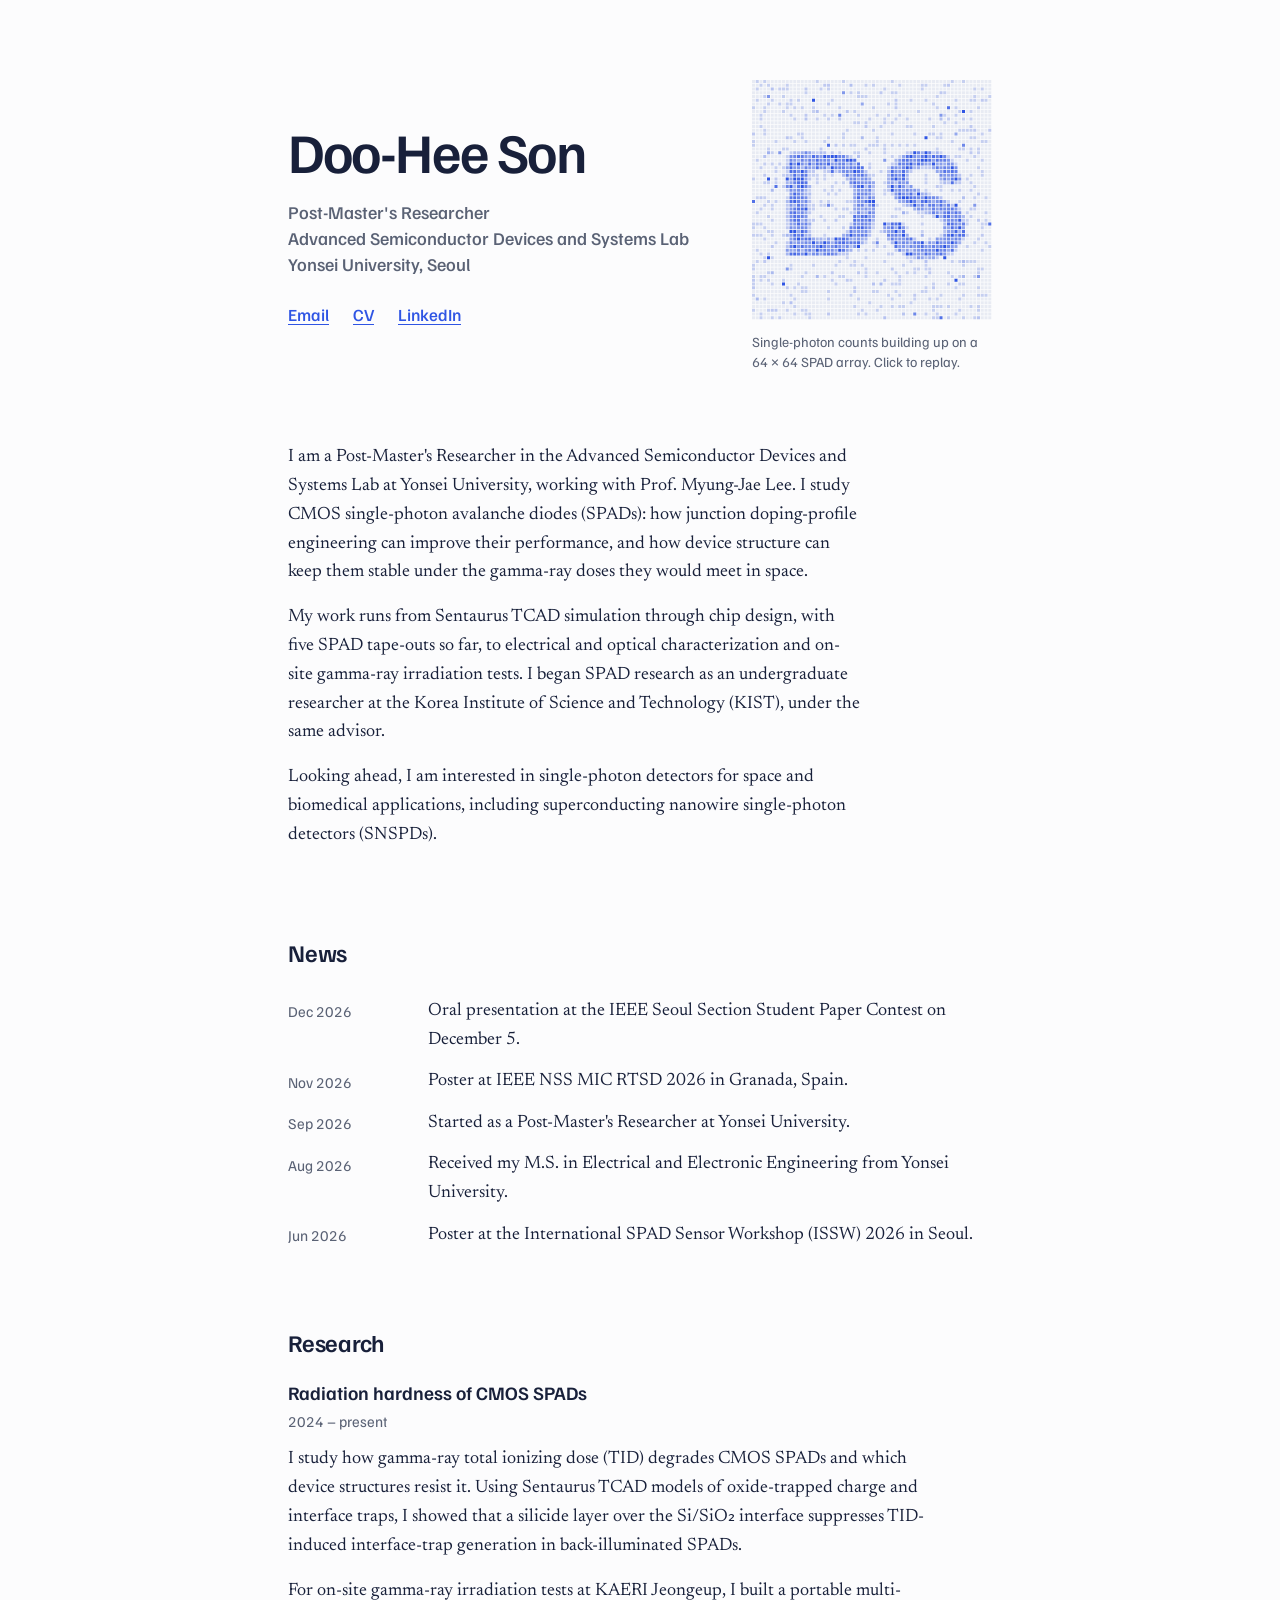
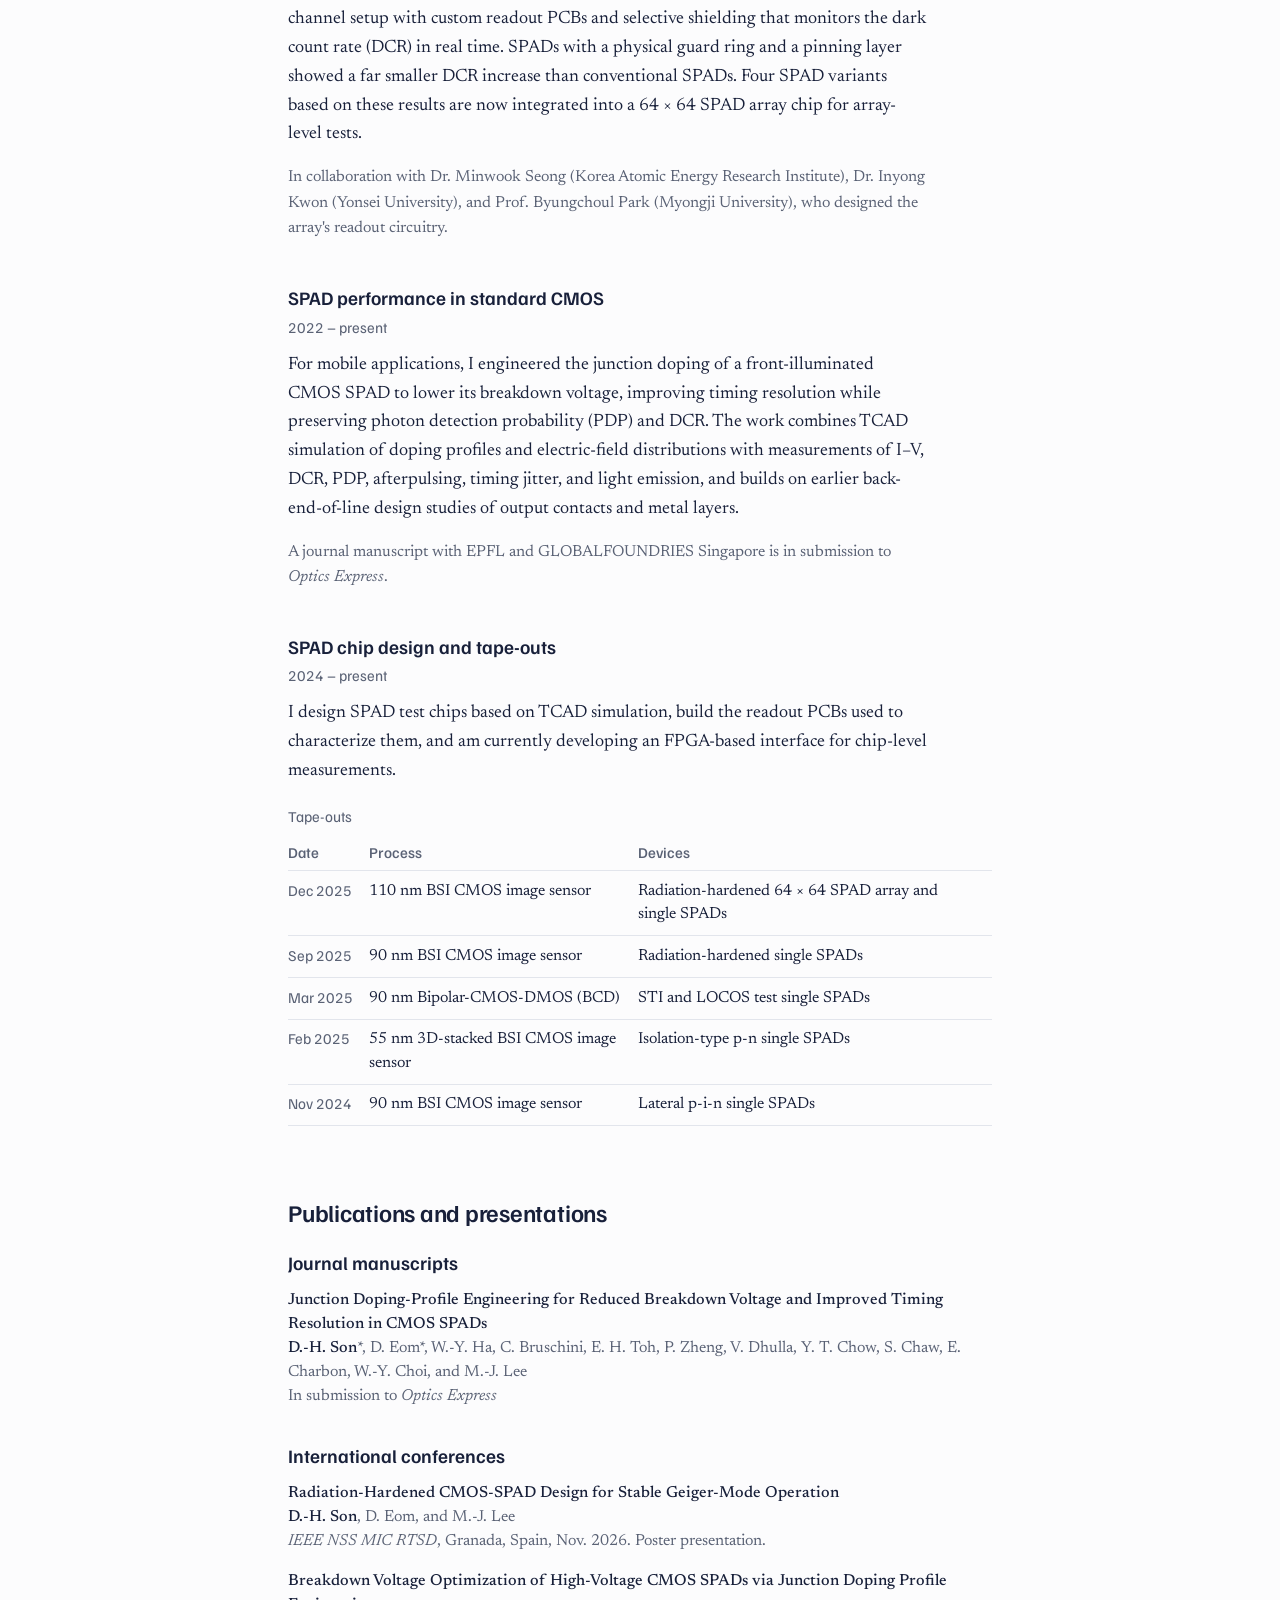
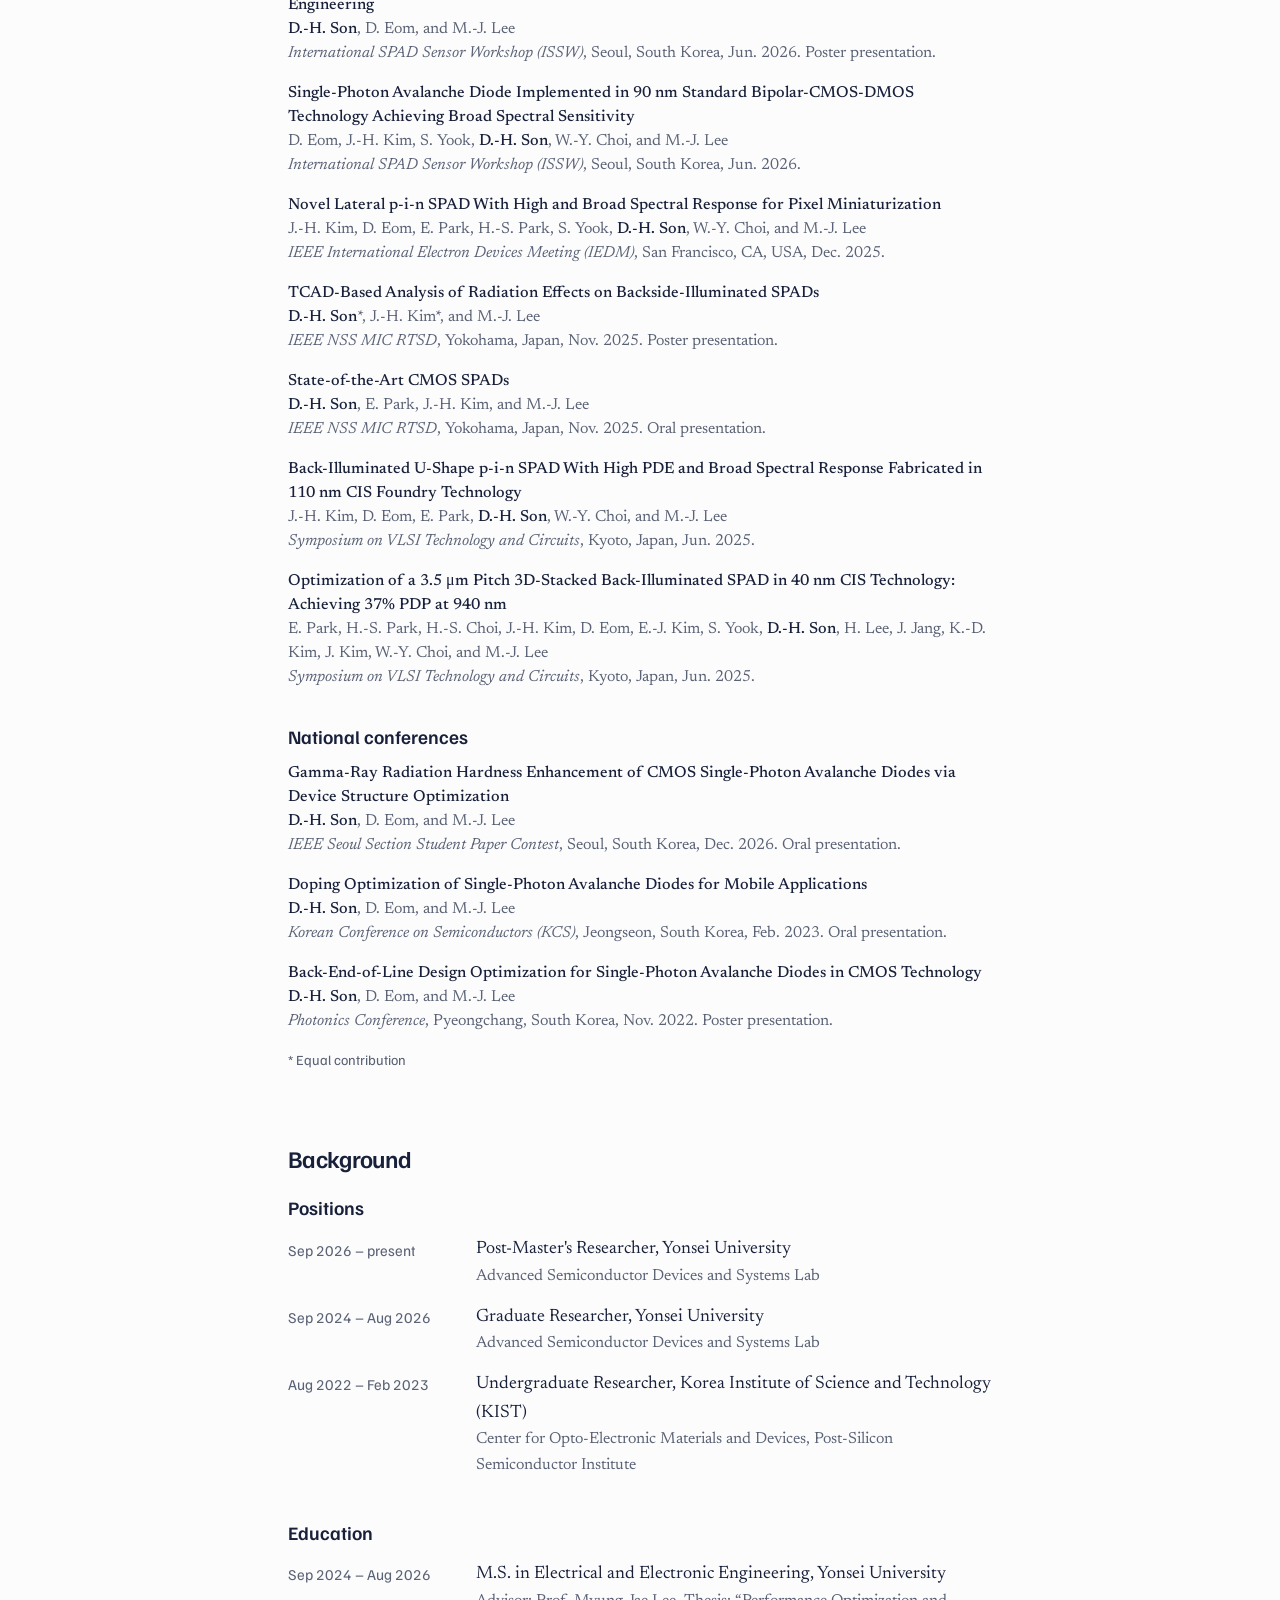
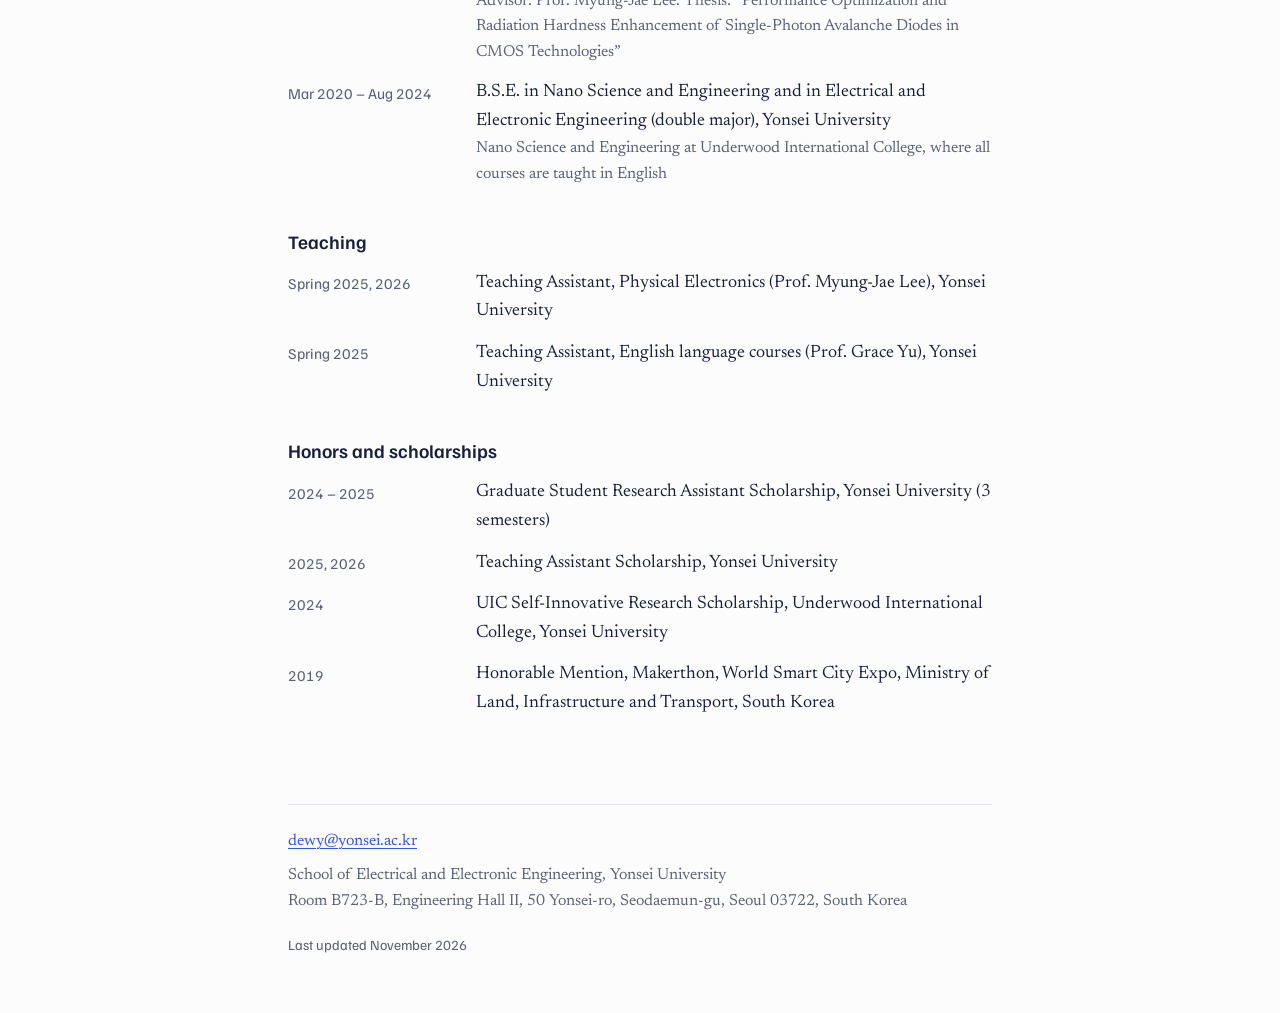
==== index.html @ 581c37a0 "Add files via upload" ====
<!DOCTYPE html>
<html lang="en">
<head>
<meta charset="utf-8">
<meta name="viewport" content="width=device-width, initial-scale=1">
<title>Doo-Hee Son</title>
<meta name="description" content="Doo-Hee Son is a post-master's researcher at Yonsei University working on CMOS single-photon avalanche diodes (SPADs) and their radiation hardness for space applications.">
<meta property="og:title" content="Doo-Hee Son">
<meta property="og:description" content="Post-master's researcher at Yonsei University working on CMOS single-photon avalanche diodes (SPADs) and their radiation hardness for space applications.">
<link rel="icon" href="data:image/svg+xml,%3Csvg xmlns='http://www.w3.org/2000/svg' viewBox='0 0 16 16'%3E%3Crect x='2' y='2' width='12' height='12' rx='2' fill='%232F55E4'/%3E%3C/svg%3E">
<link rel="preconnect" href="https://fonts.googleapis.com">
<link rel="preconnect" href="https://fonts.gstatic.com" crossorigin>
<link href="https://fonts.googleapis.com/css2?family=Familjen+Grotesk:wght@500;600&family=Newsreader:ital,opsz,wght@0,6..72,400;0,6..72,500;1,6..72,400&display=swap" rel="stylesheet">
<style>
  :root {
    --paper: #FCFCFD;
    --ink: #18203A;
    --muted: #5A6275;
    --rule: #E2E5EC;
    --photon: #2F55E4;
    --pixel: #E8EBF3;
    --sans: "Familjen Grotesk", "Helvetica Neue", Arial, sans-serif;
    --serif: "Newsreader", Georgia, "Times New Roman", serif;
  }

  * { box-sizing: border-box; }

  html { -webkit-text-size-adjust: 100%; }

  body {
    margin: 0;
    background: var(--paper);
    color: var(--ink);
    font-family: var(--serif);
    font-optical-sizing: auto;
    font-size: 1.125rem;
    line-height: 1.6;
  }

  .wrap {
    max-width: 47rem;
    margin: 0 auto;
    padding: 5rem 1.5rem 3rem;
  }

  a {
    color: var(--photon);
    text-decoration-thickness: 1px;
    text-underline-offset: 0.18em;
  }
  a:hover { text-decoration-thickness: 2px; }
  a:focus-visible,
  canvas:focus-visible {
    outline: 2px solid var(--photon);
    outline-offset: 3px;
    border-radius: 2px;
  }

  p { margin: 0 0 1rem; }

  /* Hero */
  .hero {
    display: grid;
    grid-template-columns: 1fr auto;
    gap: 2.5rem;
    align-items: center;
  }

  h1 {
    font-family: var(--sans);
    font-weight: 600;
    font-size: 3.5rem;
    line-height: 1;
    letter-spacing: -0.025em;
    margin: 0 0 1.25rem;
  }

  .role {
    font-family: var(--sans);
    font-weight: 500;
    font-size: 1.125rem;
    line-height: 1.45;
    color: var(--muted);
    margin: 0 0 1.5rem;
  }

  .links {
    display: flex;
    flex-wrap: wrap;
    gap: 0.5rem 1.5rem;
    font-family: var(--sans);
    font-weight: 500;
    font-size: 1.0625rem;
  }

  .array { margin: 0; width: 15rem; }
  .array canvas {
    display: block;
    width: 15rem;
    height: 15rem;
    cursor: pointer;
  }
  .array figcaption {
    font-family: var(--sans);
    font-size: 0.875rem;
    line-height: 1.4;
    color: var(--muted);
    margin-top: 0.75rem;
  }

  /* Bio */
  .bio {
    display: grid;
    grid-template-columns: auto 1fr;
    gap: 2rem;
    align-items: start;
    margin-top: 4.5rem;
  }
  .portrait {
    width: 9rem;
    height: 9rem;
    object-fit: cover;
    border-radius: 6px;
    background: var(--pixel);
  }
  .portrait.missing { display: none; }
  .bio p { max-width: 36rem; }

  /* Sections */
  section { margin-top: 4.5rem; }

  h2 {
    font-family: var(--sans);
    font-weight: 600;
    font-size: 1.5rem;
    line-height: 1.2;
    letter-spacing: -0.01em;
    margin: 0 0 1.5rem;
  }

  h3 {
    font-family: var(--sans);
    font-weight: 600;
    font-size: 1.1875rem;
    line-height: 1.3;
    margin: 0 0 0.25rem;
  }

  .period {
    font-family: var(--sans);
    font-size: 0.9375rem;
    color: var(--muted);
    margin: 0 0 0.75rem;
  }

  .project + .project { margin-top: 2.75rem; }
  .project p { max-width: 40rem; }
  .credit { color: var(--muted); font-size: 1rem; }

  /* Dated lists (news, background) */
  .dated {
    list-style: none;
    margin: 0;
    padding: 0;
  }
  .dated li {
    display: grid;
    grid-template-columns: 7.5rem 1fr;
    gap: 1.25rem;
    padding: 0.4rem 0;
  }
  .dated .when {
    font-family: var(--sans);
    font-size: 0.9375rem;
    color: var(--muted);
    font-variant-numeric: tabular-nums;
    padding-top: 0.15rem;
  }
  .background .dated li { grid-template-columns: 10.5rem 1fr; }
  .background h3 { margin-top: 2.25rem; margin-bottom: 0.5rem; }
  .background h3:first-of-type { margin-top: 0; }
  .detail { display: block; color: var(--muted); font-size: 1rem; }

  /* Tape-out table */
  .tapeouts {
    width: 100%;
    border-collapse: collapse;
    margin: 1.25rem 0 0;
    font-size: 1rem;
    line-height: 1.45;
  }
  .tapeouts caption {
    text-align: left;
    font-family: var(--sans);
    font-size: 0.9375rem;
    color: var(--muted);
    padding-bottom: 0.5rem;
  }
  .tapeouts th {
    font-family: var(--sans);
    font-weight: 500;
    font-size: 0.9375rem;
    color: var(--muted);
    text-align: left;
    padding: 0.4rem 1rem 0.4rem 0;
    border-bottom: 1px solid var(--rule);
  }
  .tapeouts td {
    padding: 0.55rem 1rem 0.55rem 0;
    border-bottom: 1px solid var(--rule);
    vertical-align: top;
  }
  .tapeouts td:first-child {
    font-family: var(--sans);
    font-size: 0.9375rem;
    color: var(--muted);
    white-space: nowrap;
    font-variant-numeric: tabular-nums;
  }

  /* Publications */
  .pubs h3 { margin: 2.25rem 0 0.75rem; }
  .pubs h3:first-of-type { margin-top: 0; }
  .pubs ul {
    list-style: none;
    margin: 0;
    padding: 0;
  }
  .pubs li {
    font-size: 1rem;
    line-height: 1.5;
    margin-bottom: 1rem;
  }
  .pubs .title { display: block; font-weight: 500; }
  .pubs .authors strong { font-weight: 500; color: var(--ink); white-space: nowrap; }
  .pubs .authors { color: var(--muted); }
  .pubs .venue { display: block; color: var(--muted); }
  .note {
    font-family: var(--sans);
    font-size: 0.875rem;
    color: var(--muted);
  }

  /* Footer */
  footer {
    margin-top: 5rem;
    padding-top: 1.5rem;
    border-top: 1px solid var(--rule);
    font-size: 1rem;
    color: var(--muted);
  }
  footer p { margin: 0 0 0.5rem; }
  .updated { font-family: var(--sans); font-size: 0.875rem; margin-top: 1.25rem; }

  @media (max-width: 720px) {
    .wrap { padding-top: 3rem; }
    .hero { grid-template-columns: 1fr; gap: 2rem; }
    h1 { font-size: 2.75rem; }
    .array, .array canvas { width: 12.5rem; }
    .array canvas { height: 12.5rem; }
    .bio { grid-template-columns: 1fr; gap: 1.5rem; margin-top: 3.5rem; }
    .portrait { width: 7.5rem; height: 7.5rem; }
    .dated li,
    .background .dated li { grid-template-columns: 1fr; gap: 0; }
    .tapeouts thead { display: none; }
    .tapeouts tr { display: block; padding: 0.6rem 0; border-bottom: 1px solid var(--rule); }
    .tapeouts td { display: block; border: 0; padding: 0; }
  }
</style>
</head>
<body>
<div class="wrap">

  <header class="hero">
    <div class="intro">
      <h1>Doo-Hee Son</h1>
      <p class="role">Post-Master's Researcher<br>Advanced Semiconductor Devices and Systems Lab<br>Yonsei University, Seoul</p>
      <nav class="links" aria-label="Profile links">
        <a href="mailto:dewy@yonsei.ac.kr">Email</a>
        <a href="CV_DooHee_Son.pdf">CV</a>
        <a href="https://www.linkedin.com/in/doohee-son/">LinkedIn</a>
        <!-- 구글 스칼라 프로필을 만들면 아래 줄의 주석 표시(<!- - 와 - ->)를 지우고 주소를 넣어줘 -->
        <!-- <a href="https://scholar.google.com/citations?user=YOUR_ID">Google Scholar</a> -->
      </nav>
    </div>
    <figure class="array">
      <canvas id="array" width="240" height="240" role="img" tabindex="0"
        aria-label="Animation of single-photon counts building up on a 64 by 64 SPAD array until the initials DS appear. Press Enter to replay."></canvas>
      <figcaption>Single-photon counts building up on a 64&nbsp;×&nbsp;64 SPAD array. Click to replay.</figcaption>
    </figure>
  </header>

  <main>

    <div class="bio">
      <img class="portrait" src="profile.jpg" alt="Portrait of Doo-Hee Son" width="144" height="144" onerror="this.classList.add('missing')">
      <div>
        <p>I am a Post-Master's Researcher in the Advanced Semiconductor Devices and Systems Lab at Yonsei University, working with Prof. Myung-Jae Lee. I study CMOS single-photon avalanche diodes (SPADs): how junction doping-profile engineering can improve their performance, and how device structure can keep them stable under the gamma-ray doses they would meet in space.</p>
        <p>My work runs from Sentaurus TCAD simulation through chip design, with five SPAD tape-outs so far, to electrical and optical characterization and on-site gamma-ray irradiation tests. I began SPAD research as an undergraduate researcher at the Korea Institute of Science and Technology (KIST), under the same advisor.</p>
        <p>Looking ahead, I am interested in single-photon detectors for space and biomedical applications, including superconducting nanowire single-photon detectors (SNSPDs).</p>
      </div>
    </div>

    <section id="news" aria-labelledby="news-h">
      <h2 id="news-h">News</h2>
      <ul class="dated">
        <li><span class="when">Dec 2026</span><span>Oral presentation at the IEEE Seoul Section Student Paper Contest on December 5.</span></li>
        <li><span class="when">Nov 2026</span><span>Poster at IEEE NSS MIC RTSD 2026 in Granada, Spain.</span></li>
        <li><span class="when">Sep 2026</span><span>Started as a Post-Master's Researcher at Yonsei University.</span></li>
        <li><span class="when">Aug 2026</span><span>Received my M.S. in Electrical and Electronic Engineering from Yonsei University.</span></li>
        <li><span class="when">Jun 2026</span><span>Poster at the International SPAD Sensor Workshop (ISSW) 2026 in Seoul.</span></li>
      </ul>
    </section>

    <section id="research" aria-labelledby="research-h">
      <h2 id="research-h">Research</h2>

      <article class="project">
        <h3>Radiation hardness of CMOS SPADs</h3>
        <p class="period">2024 – present</p>
        <p>I study how gamma-ray total ionizing dose (TID) degrades CMOS SPADs and which device structures resist it. Using Sentaurus TCAD models of oxide-trapped charge and interface traps, I showed that a silicide layer over the Si/SiO₂ interface suppresses TID-induced interface-trap generation in back-illuminated SPADs.</p>
        <p>For on-site gamma-ray irradiation tests at KAERI Jeongeup, I built a portable multi-channel setup with custom readout PCBs and selective shielding that monitors the dark count rate (DCR) in real time. SPADs with a physical guard ring and a pinning layer showed a far smaller DCR increase than conventional SPADs. Four SPAD variants based on these results are now integrated into a 64&nbsp;×&nbsp;64 SPAD array chip for array-level tests.</p>
        <p class="credit">In collaboration with Dr. Minwook Seong (Korea Atomic Energy Research Institute), Dr. Inyong Kwon (Yonsei University), and Prof. Byungchoul Park (Myongji University), who designed the array's readout circuitry.</p>
      </article>

      <article class="project">
        <h3>SPAD performance in standard CMOS</h3>
        <p class="period">2022 – present</p>
        <p>For mobile applications, I engineered the junction doping of a front-illuminated CMOS SPAD to lower its breakdown voltage, improving timing resolution while preserving photon detection probability (PDP) and DCR. The work combines TCAD simulation of doping profiles and electric-field distributions with measurements of I–V, DCR, PDP, afterpulsing, timing jitter, and light emission, and builds on earlier back-end-of-line design studies of output contacts and metal layers.</p>
        <p class="credit">A journal manuscript with EPFL and GLOBALFOUNDRIES Singapore is in submission to <em>Optics Express</em>.</p>
      </article>

      <article class="project">
        <h3>SPAD chip design and tape-outs</h3>
        <p class="period">2024 – present</p>
        <p>I design SPAD test chips based on TCAD simulation, build the readout PCBs used to characterize them, and am currently developing an FPGA-based interface for chip-level measurements.</p>
        <table class="tapeouts">
          <caption>Tape-outs</caption>
          <thead>
            <tr><th scope="col">Date</th><th scope="col">Process</th><th scope="col">Devices</th></tr>
          </thead>
          <tbody>
            <tr><td>Dec 2025</td><td>110 nm BSI CMOS image sensor</td><td>Radiation-hardened 64&nbsp;×&nbsp;64 SPAD array and single SPADs</td></tr>
            <tr><td>Sep 2025</td><td>90 nm BSI CMOS image sensor</td><td>Radiation-hardened single SPADs</td></tr>
            <tr><td>Mar 2025</td><td>90 nm Bipolar-CMOS-DMOS (BCD)</td><td>STI and LOCOS test single SPADs</td></tr>
            <tr><td>Feb 2025</td><td>55 nm 3D-stacked BSI CMOS image sensor</td><td>Isolation-type p-n single SPADs</td></tr>
            <tr><td>Nov 2024</td><td>90 nm BSI CMOS image sensor</td><td>Lateral p-i-n single SPADs</td></tr>
          </tbody>
        </table>
      </article>
    </section>

    <section id="publications" class="pubs" aria-labelledby="pubs-h">
      <h2 id="pubs-h">Publications and presentations</h2>

      <h3>Journal manuscripts</h3>
      <ul>
        <li>
          <span class="title">Junction Doping-Profile Engineering for Reduced Breakdown Voltage and Improved Timing Resolution in CMOS SPADs</span>
          <span class="authors"><strong>D.-H. Son</strong>*, D. Eom*, W.-Y. Ha, C. Bruschini, E. H. Toh, P. Zheng, V. Dhulla, Y. T. Chow, S. Chaw, E. Charbon, W.-Y. Choi, and M.-J. Lee</span>
          <span class="venue">In submission to <em>Optics Express</em></span>
        </li>
      </ul>

      <h3>International conferences</h3>
      <ul>
        <li>
          <span class="title">Radiation-Hardened CMOS-SPAD Design for Stable Geiger-Mode Operation</span>
          <span class="authors"><strong>D.-H. Son</strong>, D. Eom, and M.-J. Lee</span>
          <span class="venue"><em>IEEE NSS MIC RTSD</em>, Granada, Spain, Nov. 2026. Poster presentation.</span>
        </li>
        <li>
          <span class="title">Breakdown Voltage Optimization of High-Voltage CMOS SPADs via Junction Doping Profile Engineering</span>
          <span class="authors"><strong>D.-H. Son</strong>, D. Eom, and M.-J. Lee</span>
          <span class="venue"><em>International SPAD Sensor Workshop (ISSW)</em>, Seoul, South Korea, Jun. 2026. Poster presentation.</span>
        </li>
        <li>
          <span class="title">Single-Photon Avalanche Diode Implemented in 90 nm Standard Bipolar-CMOS-DMOS Technology Achieving Broad Spectral Sensitivity</span>
          <span class="authors">D. Eom, J.-H. Kim, S. Yook, <strong>D.-H. Son</strong>, W.-Y. Choi, and M.-J. Lee</span>
          <span class="venue"><em>International SPAD Sensor Workshop (ISSW)</em>, Seoul, South Korea, Jun. 2026.</span>
        </li>
        <li>
          <span class="title">Novel Lateral p-i-n SPAD With High and Broad Spectral Response for Pixel Miniaturization</span>
          <span class="authors">J.-H. Kim, D. Eom, E. Park, H.-S. Park, S. Yook, <strong>D.-H. Son</strong>, W.-Y. Choi, and M.-J. Lee</span>
          <span class="venue"><em>IEEE International Electron Devices Meeting (IEDM)</em>, San Francisco, CA, USA, Dec. 2025.</span>
        </li>
        <li>
          <span class="title">TCAD-Based Analysis of Radiation Effects on Backside-Illuminated SPADs</span>
          <span class="authors"><strong>D.-H. Son</strong>*, J.-H. Kim*, and M.-J. Lee</span>
          <span class="venue"><em>IEEE NSS MIC RTSD</em>, Yokohama, Japan, Nov. 2025. Poster presentation.</span>
        </li>
        <li>
          <span class="title">State-of-the-Art CMOS SPADs</span>
          <span class="authors"><strong>D.-H. Son</strong>, E. Park, J.-H. Kim, and M.-J. Lee</span>
          <span class="venue"><em>IEEE NSS MIC RTSD</em>, Yokohama, Japan, Nov. 2025. Oral presentation.</span>
        </li>
        <li>
          <span class="title">Back-Illuminated U-Shape p-i-n SPAD With High PDE and Broad Spectral Response Fabricated in 110 nm CIS Foundry Technology</span>
          <span class="authors">J.-H. Kim, D. Eom, E. Park, <strong>D.-H. Son</strong>, W.-Y. Choi, and M.-J. Lee</span>
          <span class="venue"><em>Symposium on VLSI Technology and Circuits</em>, Kyoto, Japan, Jun. 2025.</span>
        </li>
        <li>
          <span class="title">Optimization of a 3.5 μm Pitch 3D-Stacked Back-Illuminated SPAD in 40 nm CIS Technology: Achieving 37% PDP at 940 nm</span>
          <span class="authors">E. Park, H.-S. Park, H.-S. Choi, J.-H. Kim, D. Eom, E.-J. Kim, S. Yook, <strong>D.-H. Son</strong>, H. Lee, J. Jang, K.-D. Kim, J. Kim, W.-Y. Choi, and M.-J. Lee</span>
          <span class="venue"><em>Symposium on VLSI Technology and Circuits</em>, Kyoto, Japan, Jun. 2025.</span>
        </li>
      </ul>

      <h3>National conferences</h3>
      <ul>
        <li>
          <span class="title">Gamma-Ray Radiation Hardness Enhancement of CMOS Single-Photon Avalanche Diodes via Device Structure Optimization</span>
          <span class="authors"><strong>D.-H. Son</strong>, D. Eom, and M.-J. Lee</span>
          <span class="venue"><em>IEEE Seoul Section Student Paper Contest</em>, Seoul, South Korea, Dec. 2026. Oral presentation.</span>
        </li>
        <li>
          <span class="title">Doping Optimization of Single-Photon Avalanche Diodes for Mobile Applications</span>
          <span class="authors"><strong>D.-H. Son</strong>, D. Eom, and M.-J. Lee</span>
          <span class="venue"><em>Korean Conference on Semiconductors (KCS)</em>, Jeongseon, South Korea, Feb. 2023. Oral presentation.</span>
        </li>
        <li>
          <span class="title">Back-End-of-Line Design Optimization for Single-Photon Avalanche Diodes in CMOS Technology</span>
          <span class="authors"><strong>D.-H. Son</strong>, D. Eom, and M.-J. Lee</span>
          <span class="venue"><em>Photonics Conference</em>, Pyeongchang, South Korea, Nov. 2022. Poster presentation.</span>
        </li>
      </ul>
      <p class="note">* Equal contribution</p>
    </section>

    <section id="background" class="background" aria-labelledby="background-h">
      <h2 id="background-h">Background</h2>

      <h3>Positions</h3>
      <ul class="dated">
        <li><span class="when">Sep 2026 – present</span><span>Post-Master's Researcher, Yonsei University<span class="detail">Advanced Semiconductor Devices and Systems Lab</span></span></li>
        <li><span class="when">Sep 2024 – Aug 2026</span><span>Graduate Researcher, Yonsei University<span class="detail">Advanced Semiconductor Devices and Systems Lab</span></span></li>
        <li><span class="when">Aug 2022 – Feb 2023</span><span>Undergraduate Researcher, Korea Institute of Science and Technology (KIST)<span class="detail">Center for Opto-Electronic Materials and Devices, Post-Silicon Semiconductor Institute</span></span></li>
      </ul>

      <h3>Education</h3>
      <ul class="dated">
        <li><span class="when">Sep 2024 – Aug 2026</span><span>M.S. in Electrical and Electronic Engineering, Yonsei University<span class="detail">Advisor: Prof. Myung-Jae Lee. Thesis: “Performance Optimization and Radiation Hardness Enhancement of Single-Photon Avalanche Diodes in CMOS Technologies”</span></span></li>
        <li><span class="when">Mar 2020 – Aug 2024</span><span>B.S.E. in Nano Science and Engineering and in Electrical and Electronic Engineering (double major), Yonsei University<span class="detail">Nano Science and Engineering at Underwood International College, where all courses are taught in English</span></span></li>
      </ul>

      <h3>Teaching</h3>
      <ul class="dated">
        <li><span class="when">Spring 2025, 2026</span><span>Teaching Assistant, Physical Electronics (Prof. Myung-Jae Lee), Yonsei University</span></li>
        <li><span class="when">Spring 2025</span><span>Teaching Assistant, English language courses (Prof. Grace Yu), Yonsei University</span></li>
      </ul>

      <h3>Honors and scholarships</h3>
      <ul class="dated">
        <li><span class="when">2024 – 2025</span><span>Graduate Student Research Assistant Scholarship, Yonsei University (3 semesters)</span></li>
        <li><span class="when">2025, 2026</span><span>Teaching Assistant Scholarship, Yonsei University</span></li>
        <li><span class="when">2024</span><span>UIC Self-Innovative Research Scholarship, Underwood International College, Yonsei University</span></li>
        <li><span class="when">2019</span><span>Honorable Mention, Makerthon, World Smart City Expo, Ministry of Land, Infrastructure and Transport, South Korea</span></li>
      </ul>
    </section>

  </main>

  <footer>
    <p><a href="mailto:dewy@yonsei.ac.kr">dewy@yonsei.ac.kr</a></p>
    <p>School of Electrical and Electronic Engineering, Yonsei University<br>Room B723-B, Engineering Hall II, 50 Yonsei-ro, Seodaemun-gu, Seoul 03722, South Korea</p>
    <p class="updated">Last updated November 2026</p>
  </footer>

</div>

<script>
(function () {
  var canvas = document.getElementById('array');
  if (!canvas || !canvas.getContext) return;
  var ctx = canvas.getContext('2d');
  var N = 64;
  var TOTAL_STEPS = 150;      // photon batches in one run
  var TRIALS_PER_STEP = 360;  // photon arrivals per batch
  var DURATION = 2600;        // ms
  var DARK = 0.02;           // relative dark count probability
  var COLORS = { pixel: '#E8EBF3', photon: '#2F55E4' };
  var reduceMotion = window.matchMedia && window.matchMedia('(prefers-reduced-motion: reduce)').matches;

  var weights, counts, flash, rand, stepsDone, startTime, running = false, size = 0;

  function mulberry32(a) {
    return function () {
      a |= 0; a = a + 0x6D2B79F5 | 0;
      var t = Math.imul(a ^ a >>> 15, 1 | a);
      t = t + Math.imul(t ^ t >>> 7, 61 | t) ^ t;
      return ((t ^ t >>> 14) >>> 0) / 4294967296;
    };
  }

  function buildWeights() {
    var off = document.createElement('canvas');
    off.width = N; off.height = N;
    var o = off.getContext('2d');
    var family = '"Familjen Grotesk", "Helvetica Neue", Arial, sans-serif';
    var fontSize = 48;
    o.font = '600 ' + fontSize + 'px ' + family;
    var w = o.measureText('DS').width;
    if (w > 52) { fontSize = Math.floor(fontSize * 52 / w); o.font = '600 ' + fontSize + 'px ' + family; }
    o.textAlign = 'center';
    o.textBaseline = 'middle';
    o.fillStyle = '#000';
    o.fillText('DS', N / 2, N / 2 + 2);
    var data = o.getImageData(0, 0, N, N).data;
    var out = new Float32Array(N * N);
    for (var i = 0; i < N * N; i++) {
      var a = data[i * 4 + 3] / 255;
      out[i] = DARK + (1 - DARK) * a;
    }
    return out;
  }

  function reset() {
    counts = new Float32Array(N * N);
    flash = new Float32Array(N * N);
    rand = mulberry32(5);
    stepsDone = 0;
  }

  function step() {
    for (var k = 0; k < TRIALS_PER_STEP; k++) {
      var i = (rand() * N * N) | 0;
      if (rand() < weights[i]) { counts[i] += 1; flash[i] = 1; }
    }
    stepsDone++;
  }

  function resize() {
    var css = canvas.getBoundingClientRect().width || 240;
    var dpr = window.devicePixelRatio || 1;
    canvas.width = Math.round(css * dpr);
    canvas.height = Math.round(css * dpr);
    ctx.setTransform(dpr, 0, 0, dpr, 0, 0);
    size = css;
  }

  function draw(withFlash) {
    var max = 0;
    for (var j = 0; j < counts.length; j++) if (counts[j] > max) max = counts[j];
    var norm = Math.max(4, max * 0.85);
    var pitch = size / N;
    var cell = pitch * 0.8;
    ctx.clearRect(0, 0, size, size);
    for (var y = 0; y < N; y++) {
      for (var x = 0; x < N; x++) {
        var i = y * N + x;
        var px = x * pitch, py = y * pitch;
        ctx.globalAlpha = 1;
        ctx.fillStyle = COLORS.pixel;
        ctx.fillRect(px, py, cell, cell);
        var v = Math.min(1, counts[i] / norm);
        if (withFlash && flash[i] > v) v = flash[i];
        if (v > 0) {
          ctx.globalAlpha = 0.14 + 0.86 * v;
          ctx.fillStyle = COLORS.photon;
          ctx.fillRect(px, py, cell, cell);
        }
      }
    }
    ctx.globalAlpha = 1;
  }

  function frame(t) {
    if (!startTime) startTime = t;
    var due = Math.min(TOTAL_STEPS, Math.floor((t - startTime) / DURATION * TOTAL_STEPS));
    while (stepsDone < due) step();
    draw(true);
    for (var i = 0; i < flash.length; i++) flash[i] *= 0.78;
    if (stepsDone < TOTAL_STEPS) {
      requestAnimationFrame(frame);
    } else {
      draw(false);
      running = false;
    }
  }

  function run() {
    if (running) return;
    reset();
    if (reduceMotion) {
      while (stepsDone < TOTAL_STEPS) step();
      draw(false);
      return;
    }
    running = true;
    startTime = 0;
    requestAnimationFrame(frame);
  }

  function init() {
    if (weights) return;
    weights = buildWeights();
    resize();
    run();
  }

  canvas.addEventListener('click', run);
  canvas.addEventListener('keydown', function (e) {
    if (e.key === 'Enter' || e.key === ' ') { e.preventDefault(); run(); }
  });
  window.addEventListener('resize', function () {
    if (!weights) return;
    resize();
    draw(false);
  });

  if (document.fonts && document.fonts.load) {
    var done = false;
    var go = function () { if (!done) { done = true; init(); } };
    document.fonts.load('600 48px "Familjen Grotesk"').then(go, go);
    setTimeout(go, 1500);
  } else {
    init();
  }
})();
</script>
</body>
</html>
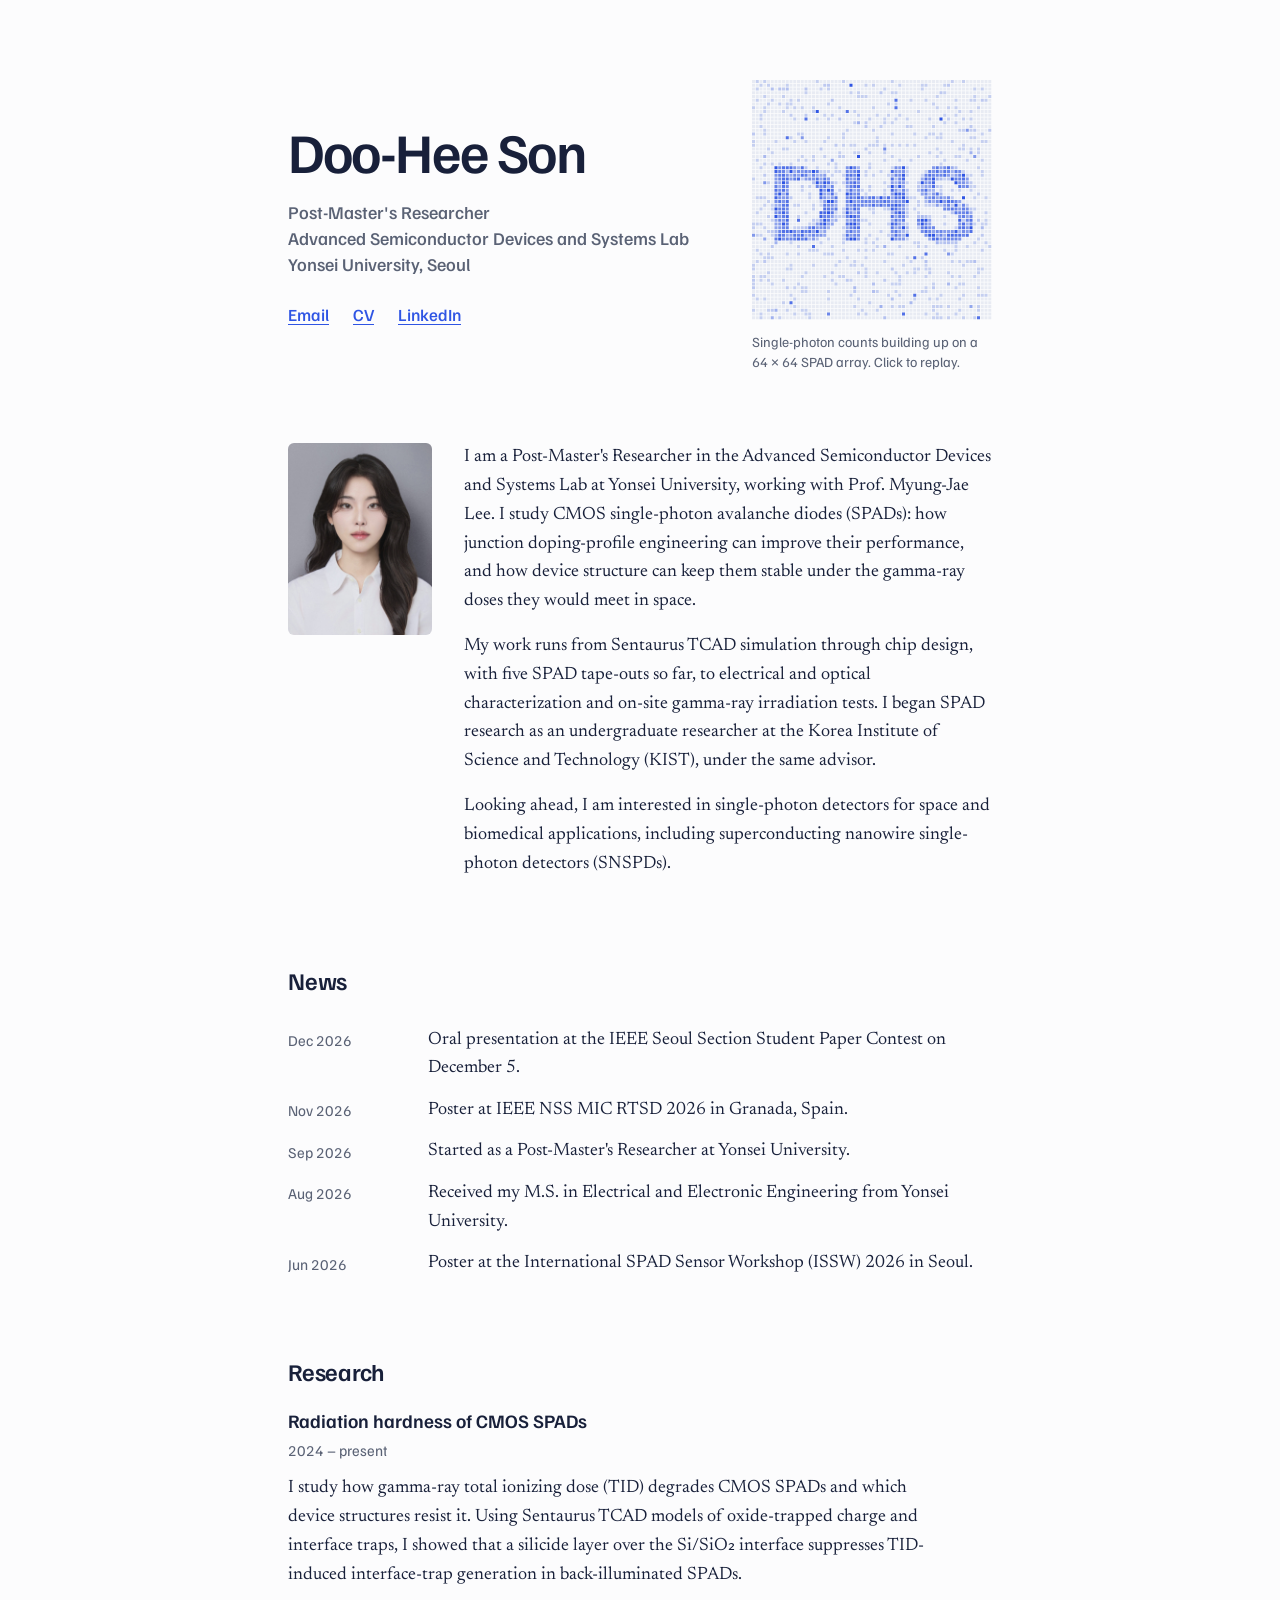
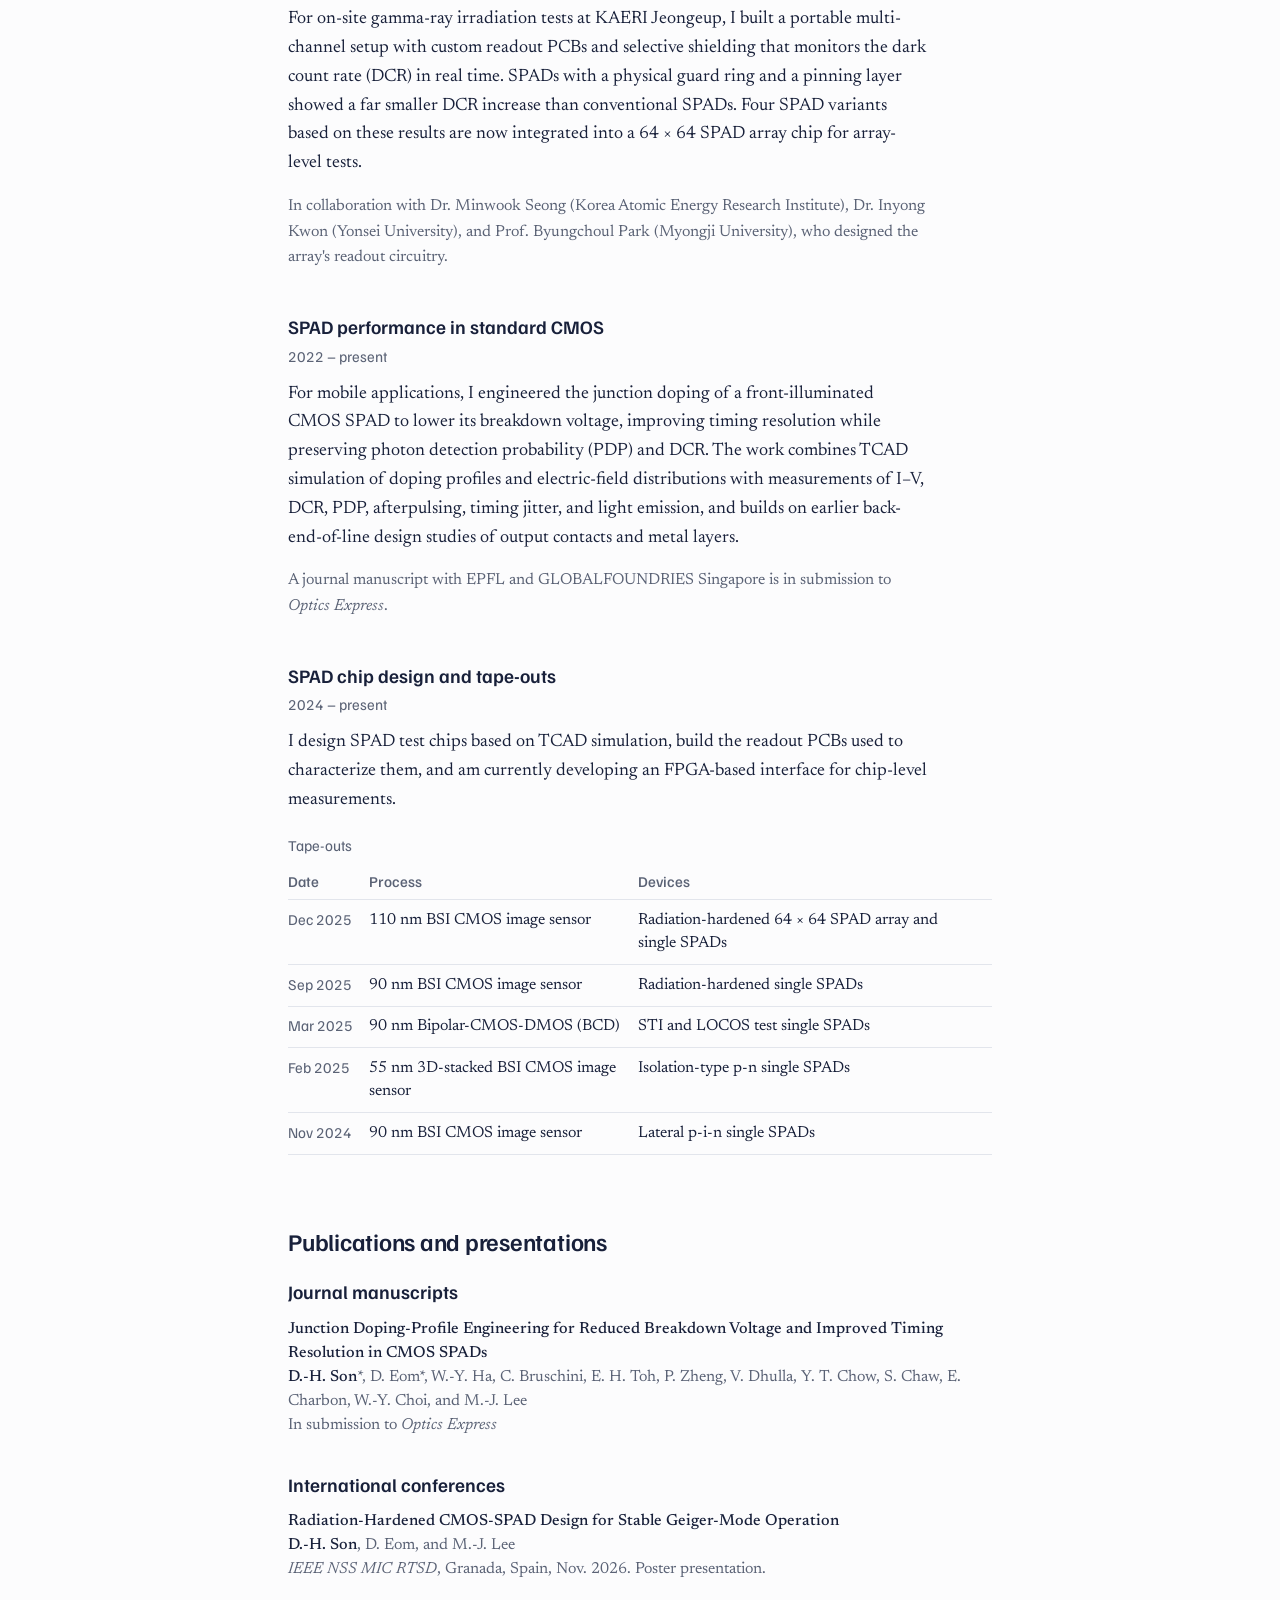
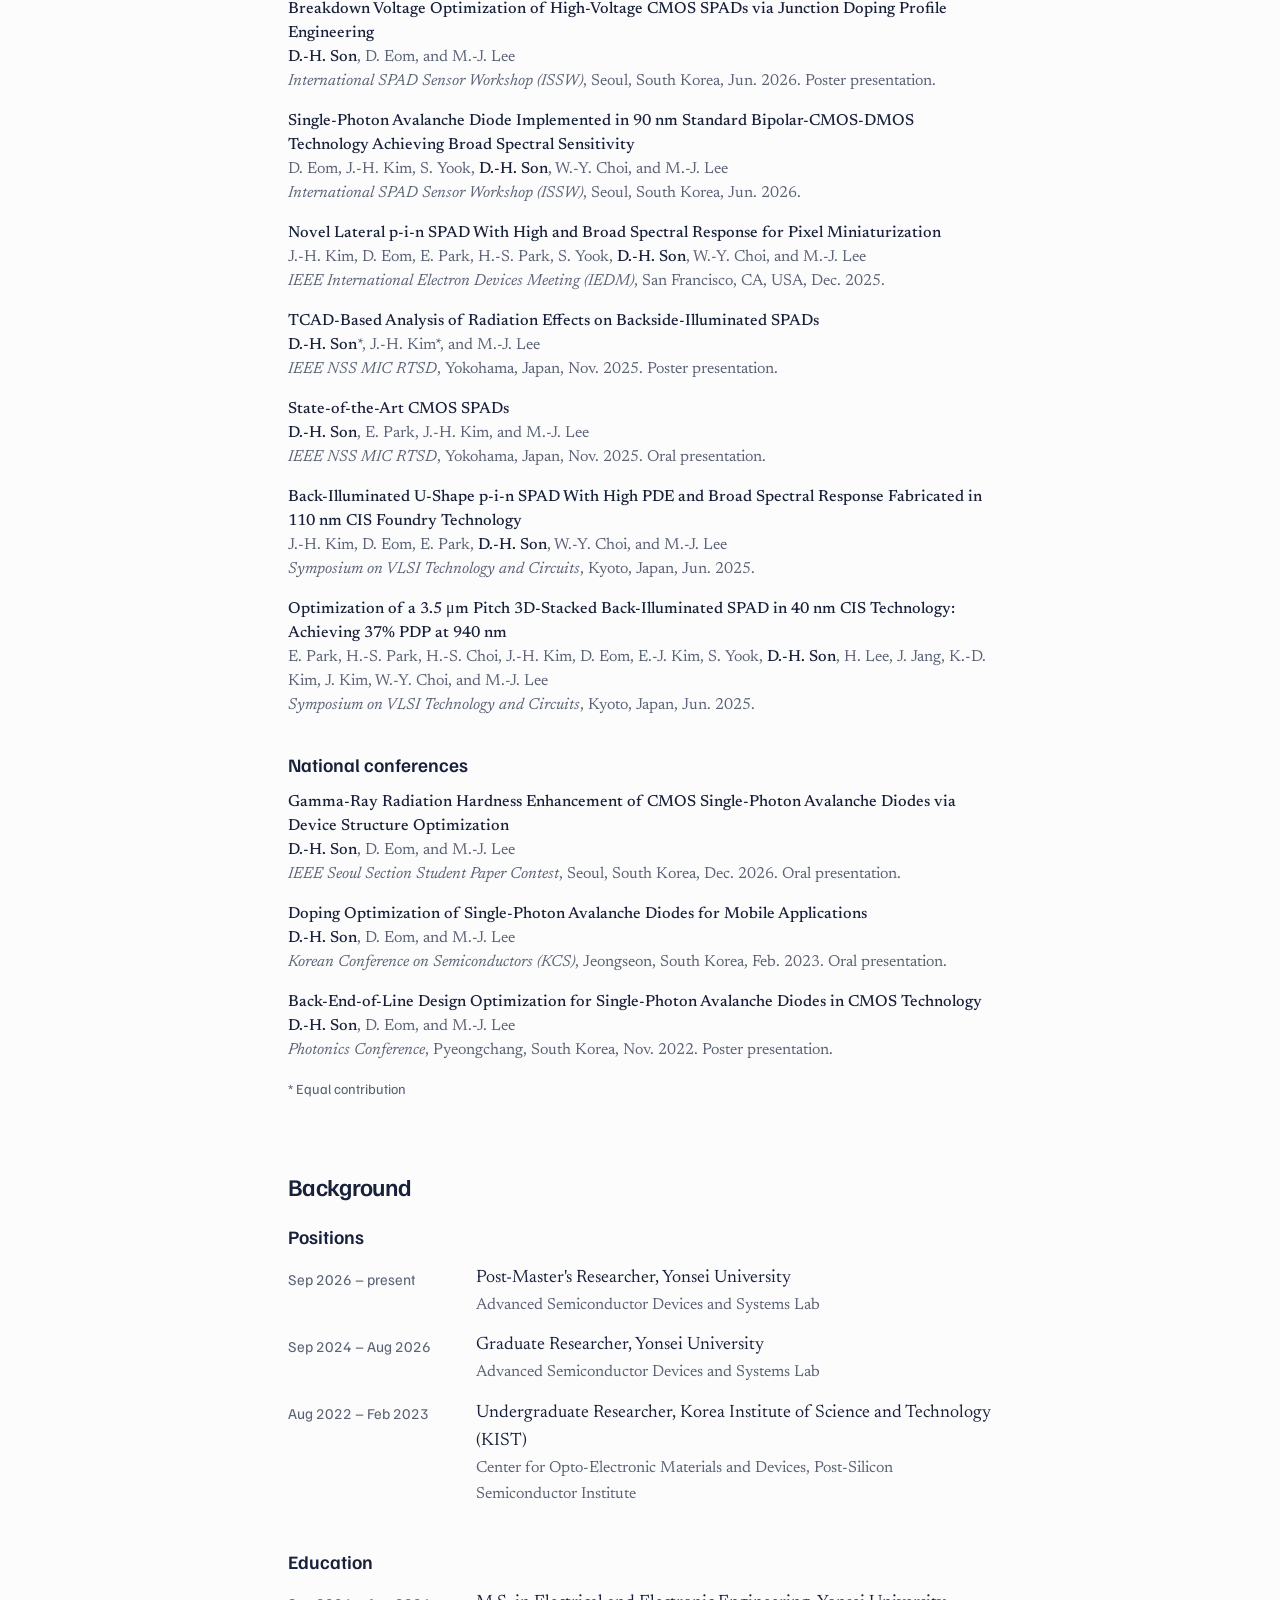
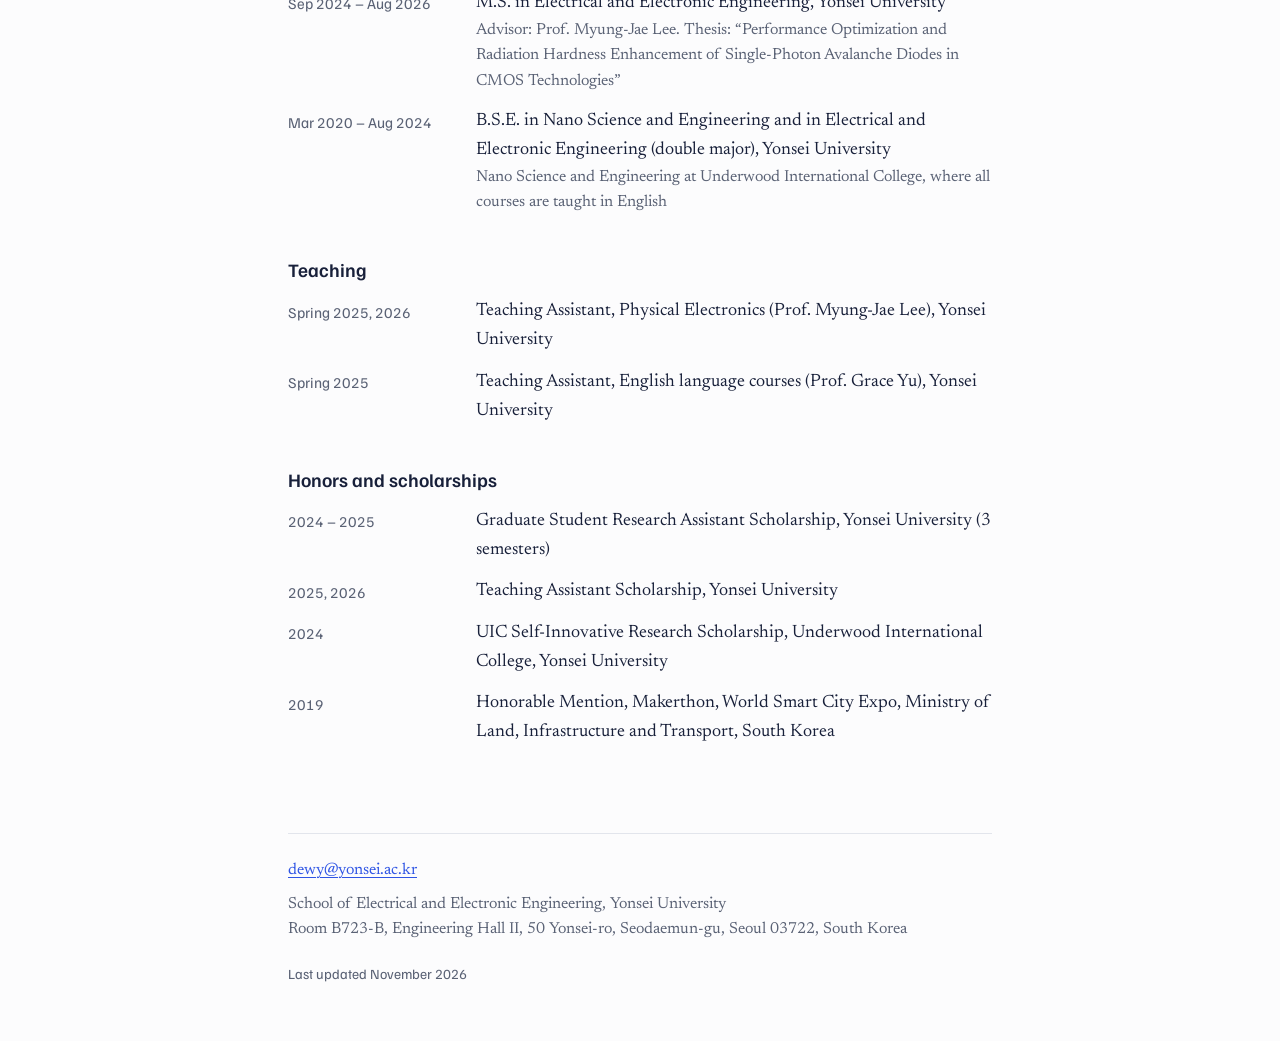
==== commit dc0e1008: "Add files via upload" ====
--- a/index.html
+++ b/index.html
@@ -118,7 +118,7 @@
   }
   .portrait {
     width: 9rem;
-    height: 9rem;
+    height: 12rem;
     object-fit: cover;
     border-radius: 6px;
     background: var(--pixel);
@@ -259,7 +259,7 @@
     .array, .array canvas { width: 12.5rem; }
     .array canvas { height: 12.5rem; }
     .bio { grid-template-columns: 1fr; gap: 1.5rem; margin-top: 3.5rem; }
-    .portrait { width: 7.5rem; height: 7.5rem; }
+    .portrait { width: 7.5rem; height: 10rem; }
     .dated li,
     .background .dated li { grid-template-columns: 1fr; gap: 0; }
     .tapeouts thead { display: none; }
@@ -285,7 +285,7 @@
     </div>
     <figure class="array">
       <canvas id="array" width="240" height="240" role="img" tabindex="0"
-        aria-label="Animation of single-photon counts building up on a 64 by 64 SPAD array until the initials DS appear. Press Enter to replay."></canvas>
+        aria-label="Animation of single-photon counts building up on a 64 by 64 SPAD array until the initials DHS appear. Press Enter to replay."></canvas>
       <figcaption>Single-photon counts building up on a 64&nbsp;×&nbsp;64 SPAD array. Click to replay.</figcaption>
     </figure>
   </header>
@@ -293,7 +293,7 @@
   <main>
 
     <div class="bio">
-      <img class="portrait" src="profile.jpg" alt="Portrait of Doo-Hee Son" width="144" height="144" onerror="this.classList.add('missing')">
+      <img class="portrait" src="profile.jpg" alt="Portrait of Doo-Hee Son" width="144" height="192" onerror="this.classList.add('missing')">
       <div>
         <p>I am a Post-Master's Researcher in the Advanced Semiconductor Devices and Systems Lab at Yonsei University, working with Prof. Myung-Jae Lee. I study CMOS single-photon avalanche diodes (SPADs): how junction doping-profile engineering can improve their performance, and how device structure can keep them stable under the gamma-ray doses they would meet in space.</p>
         <p>My work runs from Sentaurus TCAD simulation through chip design, with five SPAD tape-outs so far, to electrical and optical characterization and on-site gamma-ray irradiation tests. I began SPAD research as an undergraduate researcher at the Korea Institute of Science and Technology (KIST), under the same advisor.</p>
@@ -478,6 +478,7 @@
   var TRIALS_PER_STEP = 360;  // photon arrivals per batch
   var DURATION = 2600;        // ms
   var DARK = 0.02;           // relative dark count probability
+  var LABEL = 'DHS';         // letters that emerge from the photon counts
   var COLORS = { pixel: '#E8EBF3', photon: '#2F55E4' };
   var reduceMotion = window.matchMedia && window.matchMedia('(prefers-reduced-motion: reduce)').matches;
 
@@ -499,16 +500,17 @@
     var family = '"Familjen Grotesk", "Helvetica Neue", Arial, sans-serif';
     var fontSize = 48;
     o.font = '600 ' + fontSize + 'px ' + family;
-    var w = o.measureText('DS').width;
-    if (w > 52) { fontSize = Math.floor(fontSize * 52 / w); o.font = '600 ' + fontSize + 'px ' + family; }
+    var w = o.measureText(LABEL).width;
+    if (w > 58) { fontSize = Math.floor(fontSize * 58 / w); o.font = '600 ' + fontSize + 'px ' + family; }
     o.textAlign = 'center';
     o.textBaseline = 'middle';
     o.fillStyle = '#000';
-    o.fillText('DS', N / 2, N / 2 + 2);
+    o.fillText(LABEL, N / 2, N / 2 + 1);
     var data = o.getImageData(0, 0, N, N).data;
     var out = new Float32Array(N * N);
     for (var i = 0; i < N * N; i++) {
       var a = data[i * 4 + 3] / 255;
+      a = a > 0.45 ? 1 : a * 0.4;  // sharpen the letter edges
       out[i] = DARK + (1 - DARK) * a;
     }
     return out;
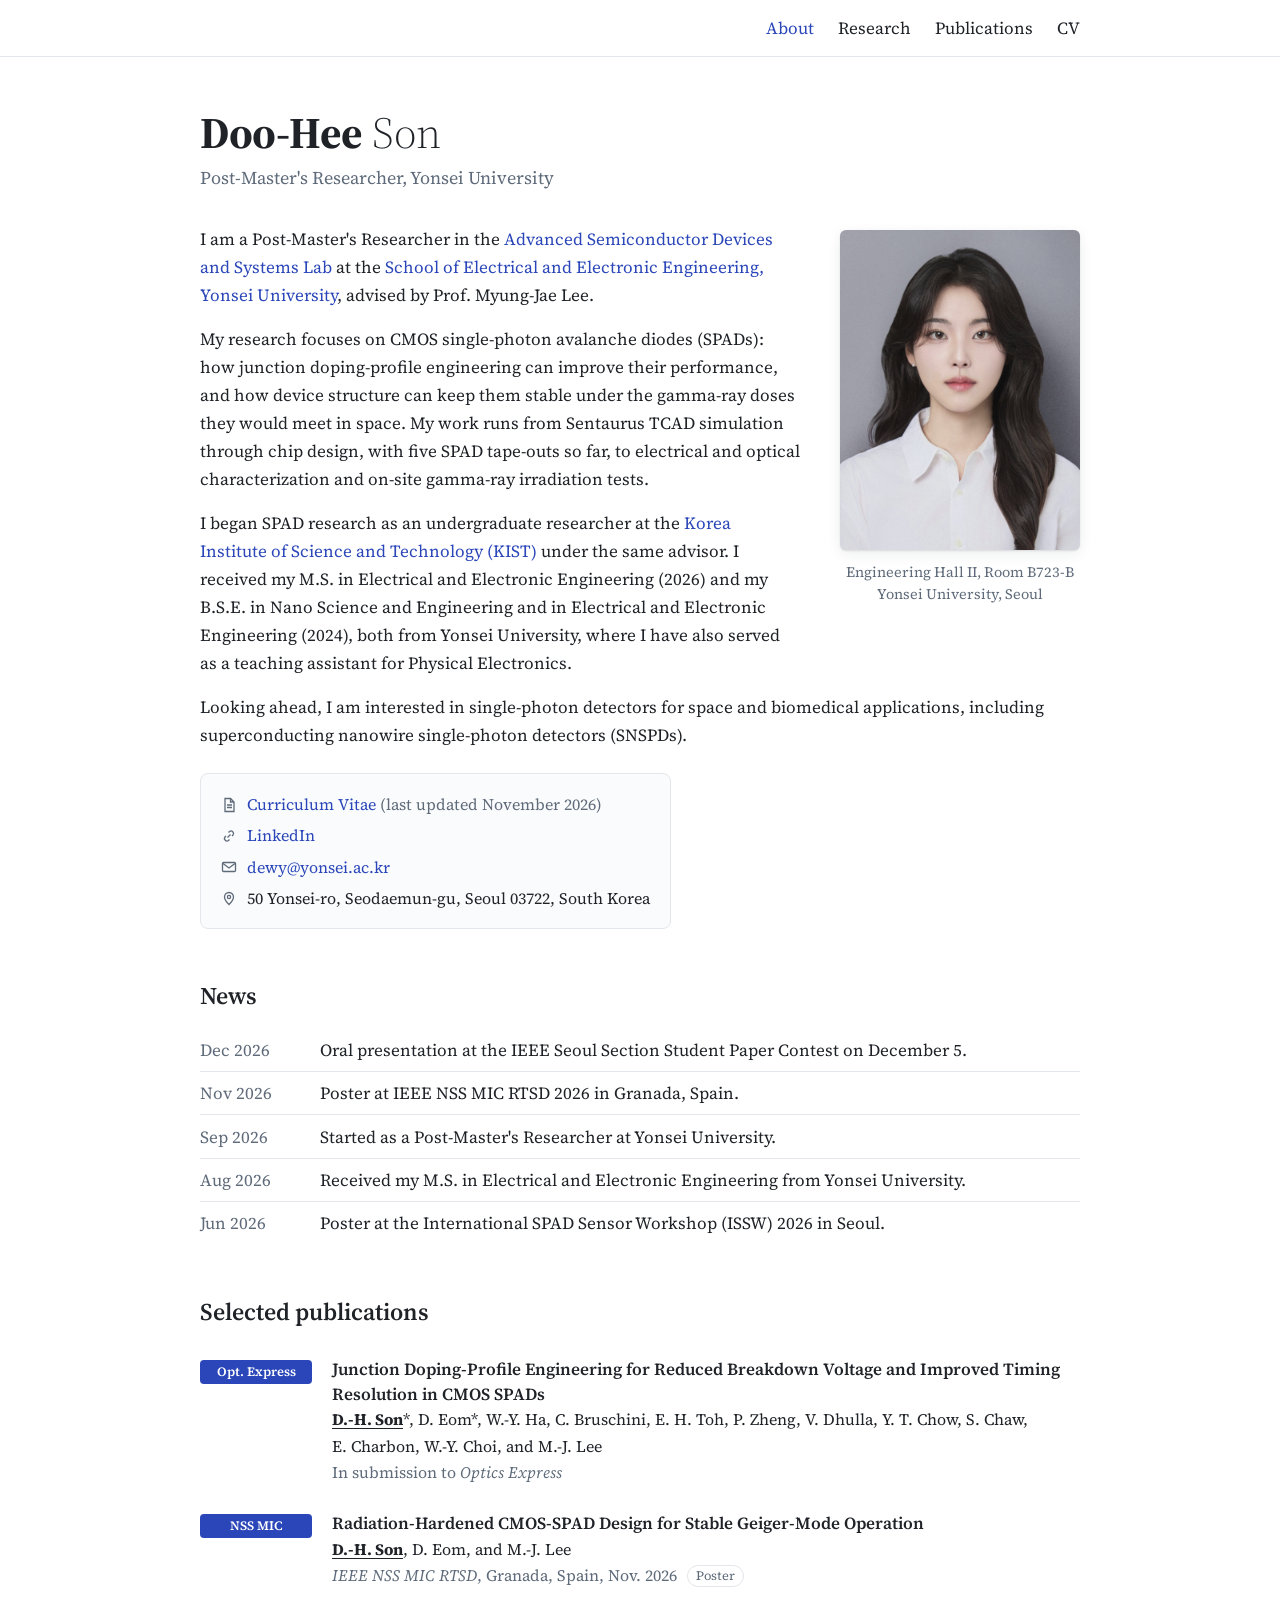
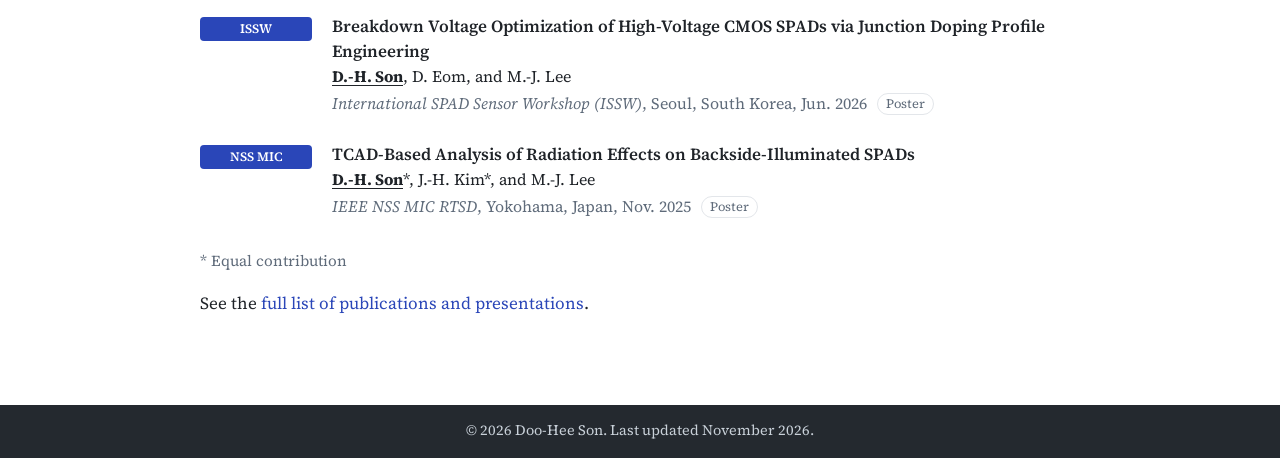
==== commit ad251dd1: "Add files via upload" ====
--- a/index.html
+++ b/index.html
@@ -7,618 +7,124 @@
 <meta name="description" content="Doo-Hee Son is a post-master's researcher at Yonsei University working on CMOS single-photon avalanche diodes (SPADs) and their radiation hardness for space applications.">
 <meta property="og:title" content="Doo-Hee Son">
 <meta property="og:description" content="Post-master's researcher at Yonsei University working on CMOS single-photon avalanche diodes (SPADs) and their radiation hardness for space applications.">
-<link rel="icon" href="data:image/svg+xml,%3Csvg xmlns='http://www.w3.org/2000/svg' viewBox='0 0 16 16'%3E%3Crect x='2' y='2' width='12' height='12' rx='2' fill='%232F55E4'/%3E%3C/svg%3E">
+<link rel="icon" href="data:image/svg+xml,%3Csvg xmlns='http://www.w3.org/2000/svg' viewBox='0 0 16 16'%3E%3Crect x='2' y='2' width='12' height='12' rx='2' fill='%232A46B8'/%3E%3C/svg%3E">
 <link rel="preconnect" href="https://fonts.googleapis.com">
 <link rel="preconnect" href="https://fonts.gstatic.com" crossorigin>
-<link href="https://fonts.googleapis.com/css2?family=Familjen+Grotesk:wght@500;600&family=Newsreader:ital,opsz,wght@0,6..72,400;0,6..72,500;1,6..72,400&display=swap" rel="stylesheet">
-<style>
-  :root {
-    --paper: #FCFCFD;
-    --ink: #18203A;
-    --muted: #5A6275;
-    --rule: #E2E5EC;
-    --photon: #2F55E4;
-    --pixel: #E8EBF3;
-    --sans: "Familjen Grotesk", "Helvetica Neue", Arial, sans-serif;
-    --serif: "Newsreader", Georgia, "Times New Roman", serif;
-  }
-
-  * { box-sizing: border-box; }
-
-  html { -webkit-text-size-adjust: 100%; }
-
-  body {
-    margin: 0;
-    background: var(--paper);
-    color: var(--ink);
-    font-family: var(--serif);
-    font-optical-sizing: auto;
-    font-size: 1.125rem;
-    line-height: 1.6;
-  }
-
-  .wrap {
-    max-width: 47rem;
-    margin: 0 auto;
-    padding: 5rem 1.5rem 3rem;
-  }
-
-  a {
-    color: var(--photon);
-    text-decoration-thickness: 1px;
-    text-underline-offset: 0.18em;
-  }
-  a:hover { text-decoration-thickness: 2px; }
-  a:focus-visible,
-  canvas:focus-visible {
-    outline: 2px solid var(--photon);
-    outline-offset: 3px;
-    border-radius: 2px;
-  }
-
-  p { margin: 0 0 1rem; }
-
-  /* Hero */
-  .hero {
-    display: grid;
-    grid-template-columns: 1fr auto;
-    gap: 2.5rem;
-    align-items: center;
-  }
-
-  h1 {
-    font-family: var(--sans);
-    font-weight: 600;
-    font-size: 3.5rem;
-    line-height: 1;
-    letter-spacing: -0.025em;
-    margin: 0 0 1.25rem;
-  }
-
-  .role {
-    font-family: var(--sans);
-    font-weight: 500;
-    font-size: 1.125rem;
-    line-height: 1.45;
-    color: var(--muted);
-    margin: 0 0 1.5rem;
-  }
-
-  .links {
-    display: flex;
-    flex-wrap: wrap;
-    gap: 0.5rem 1.5rem;
-    font-family: var(--sans);
-    font-weight: 500;
-    font-size: 1.0625rem;
-  }
-
-  .array { margin: 0; width: 15rem; }
-  .array canvas {
-    display: block;
-    width: 15rem;
-    height: 15rem;
-    cursor: pointer;
-  }
-  .array figcaption {
-    font-family: var(--sans);
-    font-size: 0.875rem;
-    line-height: 1.4;
-    color: var(--muted);
-    margin-top: 0.75rem;
-  }
-
-  /* Bio */
-  .bio {
-    display: grid;
-    grid-template-columns: auto 1fr;
-    gap: 2rem;
-    align-items: start;
-    margin-top: 4.5rem;
-  }
-  .portrait {
-    width: 9rem;
-    height: 12rem;
-    object-fit: cover;
-    border-radius: 6px;
-    background: var(--pixel);
-  }
-  .portrait.missing { display: none; }
-  .bio p { max-width: 36rem; }
-
-  /* Sections */
-  section { margin-top: 4.5rem; }
-
-  h2 {
-    font-family: var(--sans);
-    font-weight: 600;
-    font-size: 1.5rem;
-    line-height: 1.2;
-    letter-spacing: -0.01em;
-    margin: 0 0 1.5rem;
-  }
-
-  h3 {
-    font-family: var(--sans);
-    font-weight: 600;
-    font-size: 1.1875rem;
-    line-height: 1.3;
-    margin: 0 0 0.25rem;
-  }
-
-  .period {
-    font-family: var(--sans);
-    font-size: 0.9375rem;
-    color: var(--muted);
-    margin: 0 0 0.75rem;
-  }
-
-  .project + .project { margin-top: 2.75rem; }
-  .project p { max-width: 40rem; }
-  .credit { color: var(--muted); font-size: 1rem; }
-
-  /* Dated lists (news, background) */
-  .dated {
-    list-style: none;
-    margin: 0;
-    padding: 0;
-  }
-  .dated li {
-    display: grid;
-    grid-template-columns: 7.5rem 1fr;
-    gap: 1.25rem;
-    padding: 0.4rem 0;
-  }
-  .dated .when {
-    font-family: var(--sans);
-    font-size: 0.9375rem;
-    color: var(--muted);
-    font-variant-numeric: tabular-nums;
-    padding-top: 0.15rem;
-  }
-  .background .dated li { grid-template-columns: 10.5rem 1fr; }
-  .background h3 { margin-top: 2.25rem; margin-bottom: 0.5rem; }
-  .background h3:first-of-type { margin-top: 0; }
-  .detail { display: block; color: var(--muted); font-size: 1rem; }
-
-  /* Tape-out table */
-  .tapeouts {
-    width: 100%;
-    border-collapse: collapse;
-    margin: 1.25rem 0 0;
-    font-size: 1rem;
-    line-height: 1.45;
-  }
-  .tapeouts caption {
-    text-align: left;
-    font-family: var(--sans);
-    font-size: 0.9375rem;
-    color: var(--muted);
-    padding-bottom: 0.5rem;
-  }
-  .tapeouts th {
-    font-family: var(--sans);
-    font-weight: 500;
-    font-size: 0.9375rem;
-    color: var(--muted);
-    text-align: left;
-    padding: 0.4rem 1rem 0.4rem 0;
-    border-bottom: 1px solid var(--rule);
-  }
-  .tapeouts td {
-    padding: 0.55rem 1rem 0.55rem 0;
-    border-bottom: 1px solid var(--rule);
-    vertical-align: top;
-  }
-  .tapeouts td:first-child {
-    font-family: var(--sans);
-    font-size: 0.9375rem;
-    color: var(--muted);
-    white-space: nowrap;
-    font-variant-numeric: tabular-nums;
-  }
-
-  /* Publications */
-  .pubs h3 { margin: 2.25rem 0 0.75rem; }
-  .pubs h3:first-of-type { margin-top: 0; }
-  .pubs ul {
-    list-style: none;
-    margin: 0;
-    padding: 0;
-  }
-  .pubs li {
-    font-size: 1rem;
-    line-height: 1.5;
-    margin-bottom: 1rem;
-  }
-  .pubs .title { display: block; font-weight: 500; }
-  .pubs .authors strong { font-weight: 500; color: var(--ink); white-space: nowrap; }
-  .pubs .authors { color: var(--muted); }
-  .pubs .venue { display: block; color: var(--muted); }
-  .note {
-    font-family: var(--sans);
-    font-size: 0.875rem;
-    color: var(--muted);
-  }
-
-  /* Footer */
-  footer {
-    margin-top: 5rem;
-    padding-top: 1.5rem;
-    border-top: 1px solid var(--rule);
-    font-size: 1rem;
-    color: var(--muted);
-  }
-  footer p { margin: 0 0 0.5rem; }
-  .updated { font-family: var(--sans); font-size: 0.875rem; margin-top: 1.25rem; }
-
-  @media (max-width: 720px) {
-    .wrap { padding-top: 3rem; }
-    .hero { grid-template-columns: 1fr; gap: 2rem; }
-    h1 { font-size: 2.75rem; }
-    .array, .array canvas { width: 12.5rem; }
-    .array canvas { height: 12.5rem; }
-    .bio { grid-template-columns: 1fr; gap: 1.5rem; margin-top: 3.5rem; }
-    .portrait { width: 7.5rem; height: 10rem; }
-    .dated li,
-    .background .dated li { grid-template-columns: 1fr; gap: 0; }
-    .tapeouts thead { display: none; }
-    .tapeouts tr { display: block; padding: 0.6rem 0; border-bottom: 1px solid var(--rule); }
-    .tapeouts td { display: block; border: 0; padding: 0; }
-  }
-</style>
+<link href="https://fonts.googleapis.com/css2?family=Source+Serif+4:ital,opsz,wght@0,8..60,300..700;1,8..60,400&display=swap" rel="stylesheet">
+<link rel="stylesheet" href="style.css">
 </head>
 <body>
-<div class="wrap">
 
-  <header class="hero">
-    <div class="intro">
-      <h1>Doo-Hee Son</h1>
-      <p class="role">Post-Master's Researcher<br>Advanced Semiconductor Devices and Systems Lab<br>Yonsei University, Seoul</p>
-      <nav class="links" aria-label="Profile links">
-        <a href="mailto:dewy@yonsei.ac.kr">Email</a>
-        <a href="CV_DooHee_Son.pdf">CV</a>
-        <a href="https://www.linkedin.com/in/doohee-son/">LinkedIn</a>
-        <!-- 구글 스칼라 프로필을 만들면 아래 줄의 주석 표시(<!- - 와 - ->)를 지우고 주소를 넣어줘 -->
-        <!-- <a href="https://scholar.google.com/citations?user=YOUR_ID">Google Scholar</a> -->
-      </nav>
-    </div>
-    <figure class="array">
-      <canvas id="array" width="240" height="240" role="img" tabindex="0"
-        aria-label="Animation of single-photon counts building up on a 64 by 64 SPAD array until the initials DHS appear. Press Enter to replay."></canvas>
-      <figcaption>Single-photon counts building up on a 64&nbsp;×&nbsp;64 SPAD array. Click to replay.</figcaption>
-    </figure>
-  </header>
+<nav class="site-nav" aria-label="Main">
+  <div class="container">
+    <ul class="nav-links">
+      <li><a href="index.html" aria-current="page">About</a></li>
+      <li><a href="research.html">Research</a></li>
+      <li><a href="publications.html">Publications</a></li>
+      <li><a href="CV_DooHee_Son.pdf">CV</a></li>
+    </ul>
+  </div>
+</nav>
 
-  <main>
+<main class="container">
+  <h1 class="name"><b>Doo-Hee</b> Son</h1>
+  <p class="tagline">Post-Master's Researcher, Yonsei University</p>
 
-    <div class="bio">
-      <img class="portrait" src="profile.jpg" alt="Portrait of Doo-Hee Son" width="144" height="192" onerror="this.classList.add('missing')">
-      <div>
-        <p>I am a Post-Master's Researcher in the Advanced Semiconductor Devices and Systems Lab at Yonsei University, working with Prof. Myung-Jae Lee. I study CMOS single-photon avalanche diodes (SPADs): how junction doping-profile engineering can improve their performance, and how device structure can keep them stable under the gamma-ray doses they would meet in space.</p>
-        <p>My work runs from Sentaurus TCAD simulation through chip design, with five SPAD tape-outs so far, to electrical and optical characterization and on-site gamma-ray irradiation tests. I began SPAD research as an undergraduate researcher at the Korea Institute of Science and Technology (KIST), under the same advisor.</p>
-        <p>Looking ahead, I am interested in single-photon detectors for space and biomedical applications, including superconducting nanowire single-photon detectors (SNSPDs).</p>
-      </div>
-    </div>
+  <figure class="profile" id="profile">
+    <img src="profile.jpg" alt="Portrait of Doo-Hee Son" width="240" height="320" onerror="document.getElementById('profile').classList.add('missing')">
+    <figcaption>Engineering Hall II, Room&nbsp;B723-B<br>Yonsei University, Seoul</figcaption>
+  </figure>
 
-    <section id="news" aria-labelledby="news-h">
-      <h2 id="news-h">News</h2>
-      <ul class="dated">
-        <li><span class="when">Dec 2026</span><span>Oral presentation at the IEEE Seoul Section Student Paper Contest on December 5.</span></li>
-        <li><span class="when">Nov 2026</span><span>Poster at IEEE NSS MIC RTSD 2026 in Granada, Spain.</span></li>
-        <li><span class="when">Sep 2026</span><span>Started as a Post-Master's Researcher at Yonsei University.</span></li>
-        <li><span class="when">Aug 2026</span><span>Received my M.S. in Electrical and Electronic Engineering from Yonsei University.</span></li>
-        <li><span class="when">Jun 2026</span><span>Poster at the International SPAD Sensor Workshop (ISSW) 2026 in Seoul.</span></li>
-      </ul>
-    </section>
+  <p>I am a Post-Master's Researcher in the <a href="https://sites.google.com/view/adslab">Advanced Semiconductor Devices and Systems Lab</a> at the <a href="https://ee.yonsei.ac.kr/ee_en/index.do">School of Electrical and Electronic Engineering, Yonsei University</a>, advised by Prof. Myung-Jae Lee.</p>
 
-    <section id="research" aria-labelledby="research-h">
-      <h2 id="research-h">Research</h2>
+  <p>My research focuses on CMOS single-photon avalanche diodes (SPADs): how junction doping-profile engineering can improve their performance, and how device structure can keep them stable under the gamma-ray doses they would meet in space. My work runs from Sentaurus TCAD simulation through chip design, with five SPAD tape-outs so far, to electrical and optical characterization and on-site gamma-ray irradiation tests.</p>
 
-      <article class="project">
-        <h3>Radiation hardness of CMOS SPADs</h3>
-        <p class="period">2024 – present</p>
-        <p>I study how gamma-ray total ionizing dose (TID) degrades CMOS SPADs and which device structures resist it. Using Sentaurus TCAD models of oxide-trapped charge and interface traps, I showed that a silicide layer over the Si/SiO₂ interface suppresses TID-induced interface-trap generation in back-illuminated SPADs.</p>
-        <p>For on-site gamma-ray irradiation tests at KAERI Jeongeup, I built a portable multi-channel setup with custom readout PCBs and selective shielding that monitors the dark count rate (DCR) in real time. SPADs with a physical guard ring and a pinning layer showed a far smaller DCR increase than conventional SPADs. Four SPAD variants based on these results are now integrated into a 64&nbsp;×&nbsp;64 SPAD array chip for array-level tests.</p>
-        <p class="credit">In collaboration with Dr. Minwook Seong (Korea Atomic Energy Research Institute), Dr. Inyong Kwon (Yonsei University), and Prof. Byungchoul Park (Myongji University), who designed the array's readout circuitry.</p>
-      </article>
+  <p>I began SPAD research as an undergraduate researcher at the <a href="https://kist.re.kr/eng/index.do">Korea Institute of Science and Technology (KIST)</a> under the same advisor. I received my M.S. in Electrical and Electronic Engineering (2026) and my B.S.E. in Nano Science and Engineering and in Electrical and Electronic Engineering (2024), both from Yonsei University, where I have also served as a teaching assistant for Physical Electronics.</p>
 
-      <article class="project">
-        <h3>SPAD performance in standard CMOS</h3>
-        <p class="period">2022 – present</p>
-        <p>For mobile applications, I engineered the junction doping of a front-illuminated CMOS SPAD to lower its breakdown voltage, improving timing resolution while preserving photon detection probability (PDP) and DCR. The work combines TCAD simulation of doping profiles and electric-field distributions with measurements of I–V, DCR, PDP, afterpulsing, timing jitter, and light emission, and builds on earlier back-end-of-line design studies of output contacts and metal layers.</p>
-        <p class="credit">A journal manuscript with EPFL and GLOBALFOUNDRIES Singapore is in submission to <em>Optics Express</em>.</p>
-      </article>
+  <p>Looking ahead, I am interested in single-photon detectors for space and biomedical applications, including superconducting nanowire single-photon detectors (SNSPDs).</p>
 
-      <article class="project">
-        <h3>SPAD chip design and tape-outs</h3>
-        <p class="period">2024 – present</p>
-        <p>I design SPAD test chips based on TCAD simulation, build the readout PCBs used to characterize them, and am currently developing an FPGA-based interface for chip-level measurements.</p>
-        <table class="tapeouts">
-          <caption>Tape-outs</caption>
-          <thead>
-            <tr><th scope="col">Date</th><th scope="col">Process</th><th scope="col">Devices</th></tr>
-          </thead>
-          <tbody>
-            <tr><td>Dec 2025</td><td>110 nm BSI CMOS image sensor</td><td>Radiation-hardened 64&nbsp;×&nbsp;64 SPAD array and single SPADs</td></tr>
-            <tr><td>Sep 2025</td><td>90 nm BSI CMOS image sensor</td><td>Radiation-hardened single SPADs</td></tr>
-            <tr><td>Mar 2025</td><td>90 nm Bipolar-CMOS-DMOS (BCD)</td><td>STI and LOCOS test single SPADs</td></tr>
-            <tr><td>Feb 2025</td><td>55 nm 3D-stacked BSI CMOS image sensor</td><td>Isolation-type p-n single SPADs</td></tr>
-            <tr><td>Nov 2024</td><td>90 nm BSI CMOS image sensor</td><td>Lateral p-i-n single SPADs</td></tr>
-          </tbody>
-        </table>
-      </article>
-    </section>
+  <div class="contact-card">
+    <ul>
+      <li>
+        <svg viewBox="0 0 16 16" fill="none" stroke="currentColor" stroke-width="1.3" aria-hidden="true"><path d="M4 1.5h5.5L13 5v9.5H4z"/><path d="M9.5 1.5V5H13M6 8h5M6 10.5h5"/></svg>
+        <span><a href="CV_DooHee_Son.pdf">Curriculum Vitae</a> <span class="note">(last updated November 2026)</span></span>
+      </li>
+      <li>
+        <svg viewBox="0 0 16 16" fill="none" stroke="currentColor" stroke-width="1.3" aria-hidden="true"><path d="M6.5 9.5l3-3"/><path d="M7.5 4.5l1-1a2.5 2.5 0 0 1 3.5 3.5l-1 1M8.5 11.5l-1 1A2.5 2.5 0 0 1 4 9l1-1"/></svg>
+        <span>
+          <a href="https://www.linkedin.com/in/doohee-son/">LinkedIn</a>
+          <!-- 구글 스칼라를 만들면 아래 줄의 주석 표시를 지우고 주소를 넣어줘 -->
+          <!-- <span class="sep">|</span><a href="https://scholar.google.com/citations?user=YOUR_ID">Google Scholar</a> -->
+        </span>
+      </li>
+      <li>
+        <svg viewBox="0 0 16 16" fill="none" stroke="currentColor" stroke-width="1.3" aria-hidden="true"><rect x="1.5" y="3.5" width="13" height="9" rx="1"/><path d="M2 4.5l6 4.5 6-4.5"/></svg>
+        <span><a href="mailto:dewy@yonsei.ac.kr">dewy@yonsei.ac.kr</a></span>
+      </li>
+      <li>
+        <svg viewBox="0 0 16 16" fill="none" stroke="currentColor" stroke-width="1.3" aria-hidden="true"><path d="M8 14.5s-4.5-4.2-4.5-7.5a4.5 4.5 0 0 1 9 0c0 3.3-4.5 7.5-4.5 7.5z"/><circle cx="8" cy="7" r="1.6"/></svg>
+        <span>50 Yonsei-ro, Seodaemun-gu, Seoul 03722, South Korea</span>
+      </li>
+    </ul>
+  </div>
 
-    <section id="publications" class="pubs" aria-labelledby="pubs-h">
-      <h2 id="pubs-h">Publications and presentations</h2>
+  <div class="clear"></div>
 
-      <h3>Journal manuscripts</h3>
-      <ul>
-        <li>
-          <span class="title">Junction Doping-Profile Engineering for Reduced Breakdown Voltage and Improved Timing Resolution in CMOS SPADs</span>
-          <span class="authors"><strong>D.-H. Son</strong>*, D. Eom*, W.-Y. Ha, C. Bruschini, E. H. Toh, P. Zheng, V. Dhulla, Y. T. Chow, S. Chaw, E. Charbon, W.-Y. Choi, and M.-J. Lee</span>
-          <span class="venue">In submission to <em>Optics Express</em></span>
-        </li>
-      </ul>
+  <section aria-labelledby="news-h">
+    <h2 id="news-h">News</h2>
+    <ul class="news">
+      <li><time>Dec 2026</time><span>Oral presentation at the IEEE Seoul Section Student Paper Contest on December 5.</span></li>
+      <li><time>Nov 2026</time><span>Poster at IEEE NSS MIC RTSD 2026 in Granada, Spain.</span></li>
+      <li><time>Sep 2026</time><span>Started as a Post-Master's Researcher at Yonsei University.</span></li>
+      <li><time>Aug 2026</time><span>Received my M.S. in Electrical and Electronic Engineering from Yonsei University.</span></li>
+      <li><time>Jun 2026</time><span>Poster at the International SPAD Sensor Workshop (ISSW) 2026 in Seoul.</span></li>
+    </ul>
+  </section>
 
-      <h3>International conferences</h3>
-      <ul>
-        <li>
-          <span class="title">Radiation-Hardened CMOS-SPAD Design for Stable Geiger-Mode Operation</span>
-          <span class="authors"><strong>D.-H. Son</strong>, D. Eom, and M.-J. Lee</span>
-          <span class="venue"><em>IEEE NSS MIC RTSD</em>, Granada, Spain, Nov. 2026. Poster presentation.</span>
-        </li>
-        <li>
-          <span class="title">Breakdown Voltage Optimization of High-Voltage CMOS SPADs via Junction Doping Profile Engineering</span>
-          <span class="authors"><strong>D.-H. Son</strong>, D. Eom, and M.-J. Lee</span>
-          <span class="venue"><em>International SPAD Sensor Workshop (ISSW)</em>, Seoul, South Korea, Jun. 2026. Poster presentation.</span>
-        </li>
-        <li>
-          <span class="title">Single-Photon Avalanche Diode Implemented in 90 nm Standard Bipolar-CMOS-DMOS Technology Achieving Broad Spectral Sensitivity</span>
-          <span class="authors">D. Eom, J.-H. Kim, S. Yook, <strong>D.-H. Son</strong>, W.-Y. Choi, and M.-J. Lee</span>
-          <span class="venue"><em>International SPAD Sensor Workshop (ISSW)</em>, Seoul, South Korea, Jun. 2026.</span>
-        </li>
-        <li>
-          <span class="title">Novel Lateral p-i-n SPAD With High and Broad Spectral Response for Pixel Miniaturization</span>
-          <span class="authors">J.-H. Kim, D. Eom, E. Park, H.-S. Park, S. Yook, <strong>D.-H. Son</strong>, W.-Y. Choi, and M.-J. Lee</span>
-          <span class="venue"><em>IEEE International Electron Devices Meeting (IEDM)</em>, San Francisco, CA, USA, Dec. 2025.</span>
-        </li>
-        <li>
-          <span class="title">TCAD-Based Analysis of Radiation Effects on Backside-Illuminated SPADs</span>
-          <span class="authors"><strong>D.-H. Son</strong>*, J.-H. Kim*, and M.-J. Lee</span>
-          <span class="venue"><em>IEEE NSS MIC RTSD</em>, Yokohama, Japan, Nov. 2025. Poster presentation.</span>
-        </li>
-        <li>
-          <span class="title">State-of-the-Art CMOS SPADs</span>
-          <span class="authors"><strong>D.-H. Son</strong>, E. Park, J.-H. Kim, and M.-J. Lee</span>
-          <span class="venue"><em>IEEE NSS MIC RTSD</em>, Yokohama, Japan, Nov. 2025. Oral presentation.</span>
-        </li>
-        <li>
-          <span class="title">Back-Illuminated U-Shape p-i-n SPAD With High PDE and Broad Spectral Response Fabricated in 110 nm CIS Foundry Technology</span>
-          <span class="authors">J.-H. Kim, D. Eom, E. Park, <strong>D.-H. Son</strong>, W.-Y. Choi, and M.-J. Lee</span>
-          <span class="venue"><em>Symposium on VLSI Technology and Circuits</em>, Kyoto, Japan, Jun. 2025.</span>
-        </li>
-        <li>
-          <span class="title">Optimization of a 3.5 μm Pitch 3D-Stacked Back-Illuminated SPAD in 40 nm CIS Technology: Achieving 37% PDP at 940 nm</span>
-          <span class="authors">E. Park, H.-S. Park, H.-S. Choi, J.-H. Kim, D. Eom, E.-J. Kim, S. Yook, <strong>D.-H. Son</strong>, H. Lee, J. Jang, K.-D. Kim, J. Kim, W.-Y. Choi, and M.-J. Lee</span>
-          <span class="venue"><em>Symposium on VLSI Technology and Circuits</em>, Kyoto, Japan, Jun. 2025.</span>
-        </li>
-      </ul>
+  <section aria-labelledby="sel-h">
+    <h2 id="sel-h">Selected publications</h2>
+    <ul class="pub-list">
+      <li class="pub">
+        <abbr class="badge" title="Optics Express">Opt. Express</abbr>
+        <div>
+          <div class="pub-title">Junction Doping-Profile Engineering for Reduced Breakdown Voltage and Improved Timing Resolution in CMOS SPADs</div>
+          <div class="pub-authors"><b>D.-H.&nbsp;Son</b>*, D.&nbsp;Eom*, W.-Y.&nbsp;Ha, C.&nbsp;Bruschini, E.&nbsp;H.&nbsp;Toh, P.&nbsp;Zheng, V.&nbsp;Dhulla, Y.&nbsp;T.&nbsp;Chow, S.&nbsp;Chaw, E.&nbsp;Charbon, W.-Y.&nbsp;Choi, and M.-J.&nbsp;Lee</div>
+          <div class="pub-venue">In submission to <i>Optics Express</i></div>
+        </div>
+      </li>
+      <li class="pub">
+        <abbr class="badge" title="IEEE Nuclear Science Symposium, Medical Imaging Conference and Room Temperature Semiconductor Detector Symposium">NSS MIC</abbr>
+        <div>
+          <div class="pub-title">Radiation-Hardened CMOS-SPAD Design for Stable Geiger-Mode Operation</div>
+          <div class="pub-authors"><b>D.-H.&nbsp;Son</b>, D.&nbsp;Eom, and M.-J.&nbsp;Lee</div>
+          <div class="pub-venue"><i>IEEE NSS MIC RTSD</i>, Granada, Spain, Nov. 2026 <span class="pill">Poster</span></div>
+        </div>
+      </li>
+      <li class="pub">
+        <abbr class="badge" title="International SPAD Sensor Workshop">ISSW</abbr>
+        <div>
+          <div class="pub-title">Breakdown Voltage Optimization of High-Voltage CMOS SPADs via Junction Doping Profile Engineering</div>
+          <div class="pub-authors"><b>D.-H.&nbsp;Son</b>, D.&nbsp;Eom, and M.-J.&nbsp;Lee</div>
+          <div class="pub-venue"><i>International SPAD Sensor Workshop (ISSW)</i>, Seoul, South Korea, Jun. 2026 <span class="pill">Poster</span></div>
+        </div>
+      </li>
+      <li class="pub">
+        <abbr class="badge" title="IEEE Nuclear Science Symposium, Medical Imaging Conference and Room Temperature Semiconductor Detector Symposium">NSS MIC</abbr>
+        <div>
+          <div class="pub-title">TCAD-Based Analysis of Radiation Effects on Backside-Illuminated SPADs</div>
+          <div class="pub-authors"><b>D.-H.&nbsp;Son</b>*, J.-H.&nbsp;Kim*, and M.-J.&nbsp;Lee</div>
+          <div class="pub-venue"><i>IEEE NSS MIC RTSD</i>, Yokohama, Japan, Nov. 2025 <span class="pill">Poster</span></div>
+        </div>
+      </li>
+    </ul>
+    <p class="pub-note">* Equal contribution</p>
+    <p class="more-link">See the <a href="publications.html">full list of publications and presentations</a>.</p>
+  </section>
+</main>
 
-      <h3>National conferences</h3>
-      <ul>
-        <li>
-          <span class="title">Gamma-Ray Radiation Hardness Enhancement of CMOS Single-Photon Avalanche Diodes via Device Structure Optimization</span>
-          <span class="authors"><strong>D.-H. Son</strong>, D. Eom, and M.-J. Lee</span>
-          <span class="venue"><em>IEEE Seoul Section Student Paper Contest</em>, Seoul, South Korea, Dec. 2026. Oral presentation.</span>
-        </li>
-        <li>
-          <span class="title">Doping Optimization of Single-Photon Avalanche Diodes for Mobile Applications</span>
-          <span class="authors"><strong>D.-H. Son</strong>, D. Eom, and M.-J. Lee</span>
-          <span class="venue"><em>Korean Conference on Semiconductors (KCS)</em>, Jeongseon, South Korea, Feb. 2023. Oral presentation.</span>
-        </li>
-        <li>
-          <span class="title">Back-End-of-Line Design Optimization for Single-Photon Avalanche Diodes in CMOS Technology</span>
-          <span class="authors"><strong>D.-H. Son</strong>, D. Eom, and M.-J. Lee</span>
-          <span class="venue"><em>Photonics Conference</em>, Pyeongchang, South Korea, Nov. 2022. Poster presentation.</span>
-        </li>
-      </ul>
-      <p class="note">* Equal contribution</p>
-    </section>
+<footer class="site-footer">
+  <div class="container">© 2026 Doo-Hee Son. Last updated November 2026.</div>
+</footer>
 
-    <section id="background" class="background" aria-labelledby="background-h">
-      <h2 id="background-h">Background</h2>
-
-      <h3>Positions</h3>
-      <ul class="dated">
-        <li><span class="when">Sep 2026 – present</span><span>Post-Master's Researcher, Yonsei University<span class="detail">Advanced Semiconductor Devices and Systems Lab</span></span></li>
-        <li><span class="when">Sep 2024 – Aug 2026</span><span>Graduate Researcher, Yonsei University<span class="detail">Advanced Semiconductor Devices and Systems Lab</span></span></li>
-        <li><span class="when">Aug 2022 – Feb 2023</span><span>Undergraduate Researcher, Korea Institute of Science and Technology (KIST)<span class="detail">Center for Opto-Electronic Materials and Devices, Post-Silicon Semiconductor Institute</span></span></li>
-      </ul>
-
-      <h3>Education</h3>
-      <ul class="dated">
-        <li><span class="when">Sep 2024 – Aug 2026</span><span>M.S. in Electrical and Electronic Engineering, Yonsei University<span class="detail">Advisor: Prof. Myung-Jae Lee. Thesis: “Performance Optimization and Radiation Hardness Enhancement of Single-Photon Avalanche Diodes in CMOS Technologies”</span></span></li>
-        <li><span class="when">Mar 2020 – Aug 2024</span><span>B.S.E. in Nano Science and Engineering and in Electrical and Electronic Engineering (double major), Yonsei University<span class="detail">Nano Science and Engineering at Underwood International College, where all courses are taught in English</span></span></li>
-      </ul>
-
-      <h3>Teaching</h3>
-      <ul class="dated">
-        <li><span class="when">Spring 2025, 2026</span><span>Teaching Assistant, Physical Electronics (Prof. Myung-Jae Lee), Yonsei University</span></li>
-        <li><span class="when">Spring 2025</span><span>Teaching Assistant, English language courses (Prof. Grace Yu), Yonsei University</span></li>
-      </ul>
-
-      <h3>Honors and scholarships</h3>
-      <ul class="dated">
-        <li><span class="when">2024 – 2025</span><span>Graduate Student Research Assistant Scholarship, Yonsei University (3 semesters)</span></li>
-        <li><span class="when">2025, 2026</span><span>Teaching Assistant Scholarship, Yonsei University</span></li>
-        <li><span class="when">2024</span><span>UIC Self-Innovative Research Scholarship, Underwood International College, Yonsei University</span></li>
-        <li><span class="when">2019</span><span>Honorable Mention, Makerthon, World Smart City Expo, Ministry of Land, Infrastructure and Transport, South Korea</span></li>
-      </ul>
-    </section>
-
-  </main>
-
-  <footer>
-    <p><a href="mailto:dewy@yonsei.ac.kr">dewy@yonsei.ac.kr</a></p>
-    <p>School of Electrical and Electronic Engineering, Yonsei University<br>Room B723-B, Engineering Hall II, 50 Yonsei-ro, Seodaemun-gu, Seoul 03722, South Korea</p>
-    <p class="updated">Last updated November 2026</p>
-  </footer>
-
-</div>
-
-<script>
-(function () {
-  var canvas = document.getElementById('array');
-  if (!canvas || !canvas.getContext) return;
-  var ctx = canvas.getContext('2d');
-  var N = 64;
-  var TOTAL_STEPS = 150;      // photon batches in one run
-  var TRIALS_PER_STEP = 360;  // photon arrivals per batch
-  var DURATION = 2600;        // ms
-  var DARK = 0.02;           // relative dark count probability
-  var LABEL = 'DHS';         // letters that emerge from the photon counts
-  var COLORS = { pixel: '#E8EBF3', photon: '#2F55E4' };
-  var reduceMotion = window.matchMedia && window.matchMedia('(prefers-reduced-motion: reduce)').matches;
-
-  var weights, counts, flash, rand, stepsDone, startTime, running = false, size = 0;
-
-  function mulberry32(a) {
-    return function () {
-      a |= 0; a = a + 0x6D2B79F5 | 0;
-      var t = Math.imul(a ^ a >>> 15, 1 | a);
-      t = t + Math.imul(t ^ t >>> 7, 61 | t) ^ t;
-      return ((t ^ t >>> 14) >>> 0) / 4294967296;
-    };
-  }
-
-  function buildWeights() {
-    var off = document.createElement('canvas');
-    off.width = N; off.height = N;
-    var o = off.getContext('2d');
-    var family = '"Familjen Grotesk", "Helvetica Neue", Arial, sans-serif';
-    var fontSize = 48;
-    o.font = '600 ' + fontSize + 'px ' + family;
-    var w = o.measureText(LABEL).width;
-    if (w > 58) { fontSize = Math.floor(fontSize * 58 / w); o.font = '600 ' + fontSize + 'px ' + family; }
-    o.textAlign = 'center';
-    o.textBaseline = 'middle';
-    o.fillStyle = '#000';
-    o.fillText(LABEL, N / 2, N / 2 + 1);
-    var data = o.getImageData(0, 0, N, N).data;
-    var out = new Float32Array(N * N);
-    for (var i = 0; i < N * N; i++) {
-      var a = data[i * 4 + 3] / 255;
-      a = a > 0.45 ? 1 : a * 0.4;  // sharpen the letter edges
-      out[i] = DARK + (1 - DARK) * a;
-    }
-    return out;
-  }
-
-  function reset() {
-    counts = new Float32Array(N * N);
-    flash = new Float32Array(N * N);
-    rand = mulberry32(5);
-    stepsDone = 0;
-  }
-
-  function step() {
-    for (var k = 0; k < TRIALS_PER_STEP; k++) {
-      var i = (rand() * N * N) | 0;
-      if (rand() < weights[i]) { counts[i] += 1; flash[i] = 1; }
-    }
-    stepsDone++;
-  }
-
-  function resize() {
-    var css = canvas.getBoundingClientRect().width || 240;
-    var dpr = window.devicePixelRatio || 1;
-    canvas.width = Math.round(css * dpr);
-    canvas.height = Math.round(css * dpr);
-    ctx.setTransform(dpr, 0, 0, dpr, 0, 0);
-    size = css;
-  }
-
-  function draw(withFlash) {
-    var max = 0;
-    for (var j = 0; j < counts.length; j++) if (counts[j] > max) max = counts[j];
-    var norm = Math.max(4, max * 0.85);
-    var pitch = size / N;
-    var cell = pitch * 0.8;
-    ctx.clearRect(0, 0, size, size);
-    for (var y = 0; y < N; y++) {
-      for (var x = 0; x < N; x++) {
-        var i = y * N + x;
-        var px = x * pitch, py = y * pitch;
-        ctx.globalAlpha = 1;
-        ctx.fillStyle = COLORS.pixel;
-        ctx.fillRect(px, py, cell, cell);
-        var v = Math.min(1, counts[i] / norm);
-        if (withFlash && flash[i] > v) v = flash[i];
-        if (v > 0) {
-          ctx.globalAlpha = 0.14 + 0.86 * v;
-          ctx.fillStyle = COLORS.photon;
-          ctx.fillRect(px, py, cell, cell);
-        }
-      }
-    }
-    ctx.globalAlpha = 1;
-  }
-
-  function frame(t) {
-    if (!startTime) startTime = t;
-    var due = Math.min(TOTAL_STEPS, Math.floor((t - startTime) / DURATION * TOTAL_STEPS));
-    while (stepsDone < due) step();
-    draw(true);
-    for (var i = 0; i < flash.length; i++) flash[i] *= 0.78;
-    if (stepsDone < TOTAL_STEPS) {
-      requestAnimationFrame(frame);
-    } else {
-      draw(false);
-      running = false;
-    }
-  }
-
-  function run() {
-    if (running) return;
-    reset();
-    if (reduceMotion) {
-      while (stepsDone < TOTAL_STEPS) step();
-      draw(false);
-      return;
-    }
-    running = true;
-    startTime = 0;
-    requestAnimationFrame(frame);
-  }
-
-  function init() {
-    if (weights) return;
-    weights = buildWeights();
-    resize();
-    run();
-  }
-
-  canvas.addEventListener('click', run);
-  canvas.addEventListener('keydown', function (e) {
-    if (e.key === 'Enter' || e.key === ' ') { e.preventDefault(); run(); }
-  });
-  window.addEventListener('resize', function () {
-    if (!weights) return;
-    resize();
-    draw(false);
-  });
-
-  if (document.fonts && document.fonts.load) {
-    var done = false;
-    var go = function () { if (!done) { done = true; init(); } };
-    document.fonts.load('600 48px "Familjen Grotesk"').then(go, go);
-    setTimeout(go, 1500);
-  } else {
-    init();
-  }
-})();
-</script>
 </body>
 </html>
--- a/style.css
+++ b/style.css
@@ -0,0 +1,291 @@
+/* Doo-Hee Son, personal academic site */
+
+:root {
+  --text: #1f2328;
+  --muted: #5f6b7a;
+  --link: #2a46b8;
+  --link-hover: #1b2f8a;
+  --rule: #e3e6ea;
+  --card: #fafbfc;
+  --bg: #ffffff;
+  --photon: #2f55e4;
+  --pixel: #e8ebf3;
+  --serif: "Source Serif 4", Georgia, "Times New Roman", serif;
+}
+
+* { box-sizing: border-box; }
+
+html { -webkit-text-size-adjust: 100%; scroll-padding-top: 4.5rem; }
+
+body {
+  margin: 0;
+  background: var(--bg);
+  color: var(--text);
+  font-family: var(--serif);
+  font-optical-sizing: auto;
+  font-size: 1.0625rem;
+  line-height: 1.65;
+}
+
+a { color: var(--link); text-decoration: none; }
+a:hover { color: var(--link-hover); text-decoration: underline; text-underline-offset: 0.15em; }
+a:focus-visible, canvas:focus-visible {
+  outline: 2px solid var(--link);
+  outline-offset: 3px;
+  border-radius: 2px;
+}
+
+p { margin: 0 0 1rem; }
+
+.container {
+  max-width: 58rem;
+  margin: 0 auto;
+  padding: 0 1.5rem;
+}
+
+/* Navigation */
+.site-nav {
+  position: sticky;
+  top: 0;
+  z-index: 10;
+  background: rgba(255, 255, 255, 0.96);
+  border-bottom: 1px solid var(--rule);
+}
+.site-nav .container {
+  display: flex;
+  align-items: center;
+  justify-content: space-between;
+  gap: 1rem;
+  min-height: 3.5rem;
+}
+.brand {
+  font-size: 1.25rem;
+  color: var(--text);
+  white-space: nowrap;
+}
+.brand:hover { color: var(--text); text-decoration: none; }
+.brand b { font-weight: 700; }
+.brand span { font-weight: 300; }
+.nav-links {
+  display: flex;
+  flex-wrap: wrap;
+  gap: 0.25rem 1.5rem;
+  margin: 0 0 0 auto;
+  padding: 0;
+  list-style: none;
+}
+.nav-links a { color: var(--text); }
+.nav-links a:hover { color: var(--link); text-decoration: none; }
+.nav-links a[aria-current="page"] { color: var(--link); }
+
+main.container { padding-top: 3.25rem; padding-bottom: 4.5rem; }
+
+/* Headings */
+.name {
+  font-size: 2.75rem;
+  line-height: 1.1;
+  margin: 0 0 0.35rem;
+  font-weight: 300;
+  letter-spacing: -0.01em;
+}
+.name b { font-weight: 700; }
+.tagline {
+  color: var(--muted);
+  font-size: 1.125rem;
+  margin: 0 0 2rem;
+}
+.page-title {
+  font-size: 2.5rem;
+  font-weight: 400;
+  line-height: 1.15;
+  margin: 0 0 1.5rem;
+}
+h2 {
+  font-size: 1.5rem;
+  font-weight: 600;
+  line-height: 1.25;
+  margin: 3.25rem 0 1.1rem;
+}
+h3 {
+  font-size: 1.2rem;
+  font-weight: 600;
+  line-height: 1.35;
+  margin: 0 0 0.2rem;
+}
+
+/* About page */
+.profile {
+  float: right;
+  width: 15rem;
+  margin: 0.35rem 0 1.5rem 2.5rem;
+}
+.profile img {
+  display: block;
+  width: 100%;
+  aspect-ratio: 3 / 4;
+  object-fit: cover;
+  border-radius: 6px;
+  box-shadow: 0 1px 2px rgba(31, 35, 40, 0.12), 0 4px 14px rgba(31, 35, 40, 0.08);
+  background: var(--pixel);
+}
+.profile figcaption {
+  margin-top: 0.75rem;
+  font-size: 0.9rem;
+  line-height: 1.5;
+  color: var(--muted);
+  text-align: center;
+}
+.profile.missing img { display: none; }
+
+.contact-card {
+  display: inline-block;
+  margin: 0.5rem 0 0;
+  padding: 0.9rem 1.25rem;
+  border: 1px solid var(--rule);
+  border-radius: 8px;
+  background: var(--card);
+  font-size: 1rem;
+}
+.contact-card ul { list-style: none; margin: 0; padding: 0; }
+.contact-card li {
+  display: flex;
+  align-items: baseline;
+  gap: 0.6rem;
+  padding: 0.15rem 0;
+}
+.contact-card svg {
+  flex: none;
+  width: 1rem;
+  height: 1rem;
+  position: relative;
+  top: 0.15rem;
+  color: var(--muted);
+}
+.contact-card .sep { color: var(--muted); margin: 0 0.35rem; }
+.contact-card .note { color: var(--muted); }
+
+.clear { clear: both; }
+
+/* News */
+.news { list-style: none; margin: 0; padding: 0; }
+.news li {
+  display: grid;
+  grid-template-columns: 6.5rem 1fr;
+  gap: 1rem;
+  padding: 0.45rem 0;
+  border-bottom: 1px solid var(--rule);
+}
+.news li:last-child { border-bottom: 0; }
+.news time { color: var(--muted); font-variant-numeric: tabular-nums; }
+
+/* Publications */
+.pub-list { list-style: none; margin: 0; padding: 0; }
+.pub {
+  display: grid;
+  grid-template-columns: 7rem 1fr;
+  gap: 1.25rem;
+  padding: 0.8rem 0;
+}
+.badge {
+  display: block;
+  align-self: start;
+  margin-top: 0.2rem;
+  padding: 0.2rem 0.4rem;
+  border-radius: 4px;
+  background: var(--link);
+  color: #fff;
+  font-size: 0.8rem;
+  font-weight: 600;
+  line-height: 1.35;
+  text-align: center;
+  text-decoration: none;
+}
+.pub-title { font-weight: 600; line-height: 1.45; }
+.pub-authors { color: var(--text); font-size: 1rem; }
+.pub-authors b { font-weight: 700; text-decoration: underline; text-underline-offset: 0.18em; text-decoration-thickness: 1px; white-space: nowrap; }
+.pub-venue { color: var(--muted); font-size: 1rem; }
+.pill {
+  display: inline-block;
+  margin-left: 0.4rem;
+  padding: 0 0.5rem;
+  border: 1px solid var(--rule);
+  border-radius: 999px;
+  font-size: 0.8rem;
+  line-height: 1.6;
+  color: var(--muted);
+  vertical-align: 0.1em;
+}
+.pub-note { color: var(--muted); font-size: 0.95rem; margin-top: 1rem; }
+.more-link { margin-top: 0.75rem; }
+
+/* Research page */
+.research-intro {
+  display: grid;
+  grid-template-columns: 1fr auto;
+  gap: 2.5rem;
+  align-items: start;
+}
+.array { margin: 0; width: 15rem; }
+.array canvas { display: block; width: 15rem; height: 15rem; cursor: pointer; }
+.array figcaption {
+  margin-top: 0.6rem;
+  font-size: 0.875rem;
+  line-height: 1.45;
+  color: var(--muted);
+}
+.project { margin-top: 3.5rem; }
+.project h2 { margin-top: 0; }
+.nobr { white-space: nowrap; }
+.project .period { color: var(--muted); margin: 0 0 0.85rem; }
+.project .credit { color: var(--muted); font-size: 1rem; }
+
+.tapeouts {
+  width: 100%;
+  border-collapse: collapse;
+  margin-top: 1rem;
+  font-size: 1rem;
+  line-height: 1.45;
+}
+.tapeouts th {
+  text-align: left;
+  font-weight: 600;
+  padding: 0.45rem 1rem 0.45rem 0;
+  border-bottom: 1px solid var(--text);
+}
+.tapeouts td {
+  padding: 0.55rem 1rem 0.55rem 0;
+  border-bottom: 1px solid var(--rule);
+  vertical-align: top;
+}
+.tapeouts td:first-child { white-space: nowrap; color: var(--muted); font-variant-numeric: tabular-nums; }
+
+/* Footer */
+.site-footer {
+  background: #24292f;
+  color: #c9d1d9;
+  font-size: 0.9rem;
+  padding: 0.9rem 0;
+  text-align: center;
+}
+
+@media (max-width: 720px) {
+  main.container { padding-top: 2.25rem; }
+  .name { font-size: 2.25rem; }
+  .page-title { font-size: 2rem; }
+  .profile { float: none; width: 12rem; margin: 0 0 1.75rem; }
+  .profile figcaption { text-align: left; }
+  .contact-card { display: block; }
+  .news li { grid-template-columns: 1fr; gap: 0; }
+  .pub { grid-template-columns: 1fr; gap: 0.35rem; }
+  .badge { justify-self: start; }
+  .research-intro { grid-template-columns: 1fr; gap: 1.5rem; }
+  .array, .array canvas { width: 12.5rem; }
+  .array canvas { height: 12.5rem; }
+  .tapeouts thead { display: none; }
+  .tapeouts tr { display: block; padding: 0.6rem 0; border-bottom: 1px solid var(--rule); }
+  .tapeouts td { display: block; border: 0; padding: 0; }
+}
+
+@media (prefers-reduced-motion: reduce) {
+  * { scroll-behavior: auto !important; }
+}
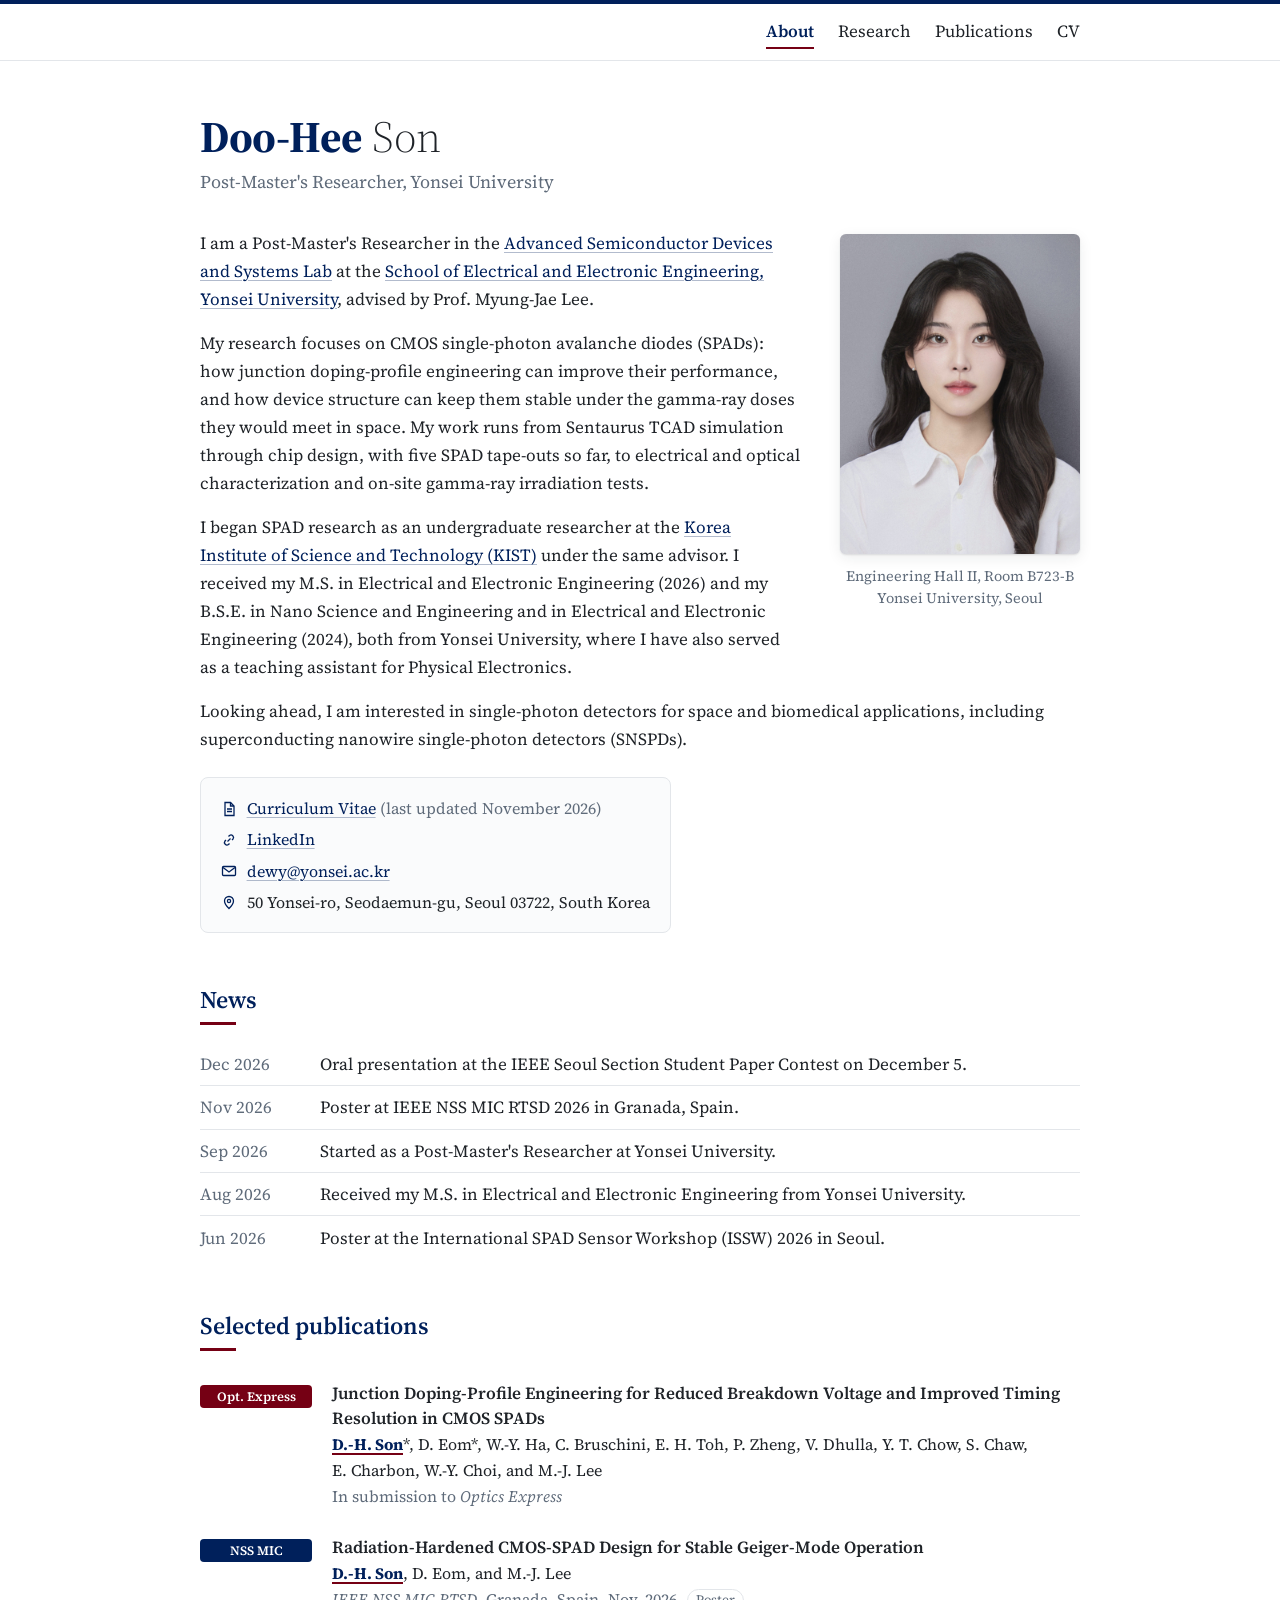
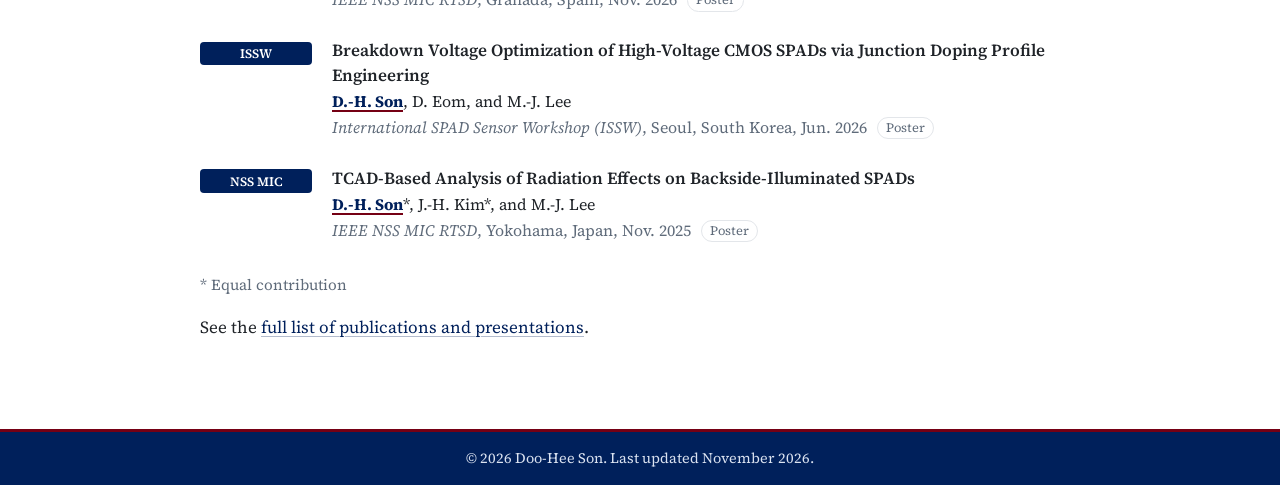
==== commit 46170e92: "Add files via upload" ====
--- a/index.html
+++ b/index.html
@@ -7,7 +7,7 @@
 <meta name="description" content="Doo-Hee Son is a post-master's researcher at Yonsei University working on CMOS single-photon avalanche diodes (SPADs) and their radiation hardness for space applications.">
 <meta property="og:title" content="Doo-Hee Son">
 <meta property="og:description" content="Post-master's researcher at Yonsei University working on CMOS single-photon avalanche diodes (SPADs) and their radiation hardness for space applications.">
-<link rel="icon" href="data:image/svg+xml,%3Csvg xmlns='http://www.w3.org/2000/svg' viewBox='0 0 16 16'%3E%3Crect x='2' y='2' width='12' height='12' rx='2' fill='%232A46B8'/%3E%3C/svg%3E">
+<link rel="icon" href="data:image/svg+xml,%3Csvg xmlns='http://www.w3.org/2000/svg' viewBox='0 0 16 16'%3E%3Crect x='2' y='2' width='12' height='12' rx='2' fill='%2300205B'/%3E%3Crect x='9' y='9' width='5' height='5' rx='1' fill='%23750014'/%3E%3C/svg%3E">
 <link rel="preconnect" href="https://fonts.googleapis.com">
 <link rel="preconnect" href="https://fonts.gstatic.com" crossorigin>
 <link href="https://fonts.googleapis.com/css2?family=Source+Serif+4:ital,opsz,wght@0,8..60,300..700;1,8..60,400&display=swap" rel="stylesheet">
@@ -85,7 +85,7 @@
     <h2 id="sel-h">Selected publications</h2>
     <ul class="pub-list">
       <li class="pub">
-        <abbr class="badge" title="Optics Express">Opt. Express</abbr>
+        <abbr class="badge journal" title="Optics Express">Opt. Express</abbr>
         <div>
           <div class="pub-title">Junction Doping-Profile Engineering for Reduced Breakdown Voltage and Improved Timing Resolution in CMOS SPADs</div>
           <div class="pub-authors"><b>D.-H.&nbsp;Son</b>*, D.&nbsp;Eom*, W.-Y.&nbsp;Ha, C.&nbsp;Bruschini, E.&nbsp;H.&nbsp;Toh, P.&nbsp;Zheng, V.&nbsp;Dhulla, Y.&nbsp;T.&nbsp;Chow, S.&nbsp;Chaw, E.&nbsp;Charbon, W.-Y.&nbsp;Choi, and M.-J.&nbsp;Lee</div>
--- a/style.css
+++ b/style.css
@@ -3,12 +3,14 @@
 :root {
   --text: #1f2328;
   --muted: #5f6b7a;
-  --link: #2a46b8;
-  --link-hover: #1b2f8a;
+  --yonsei: #00205B;   /* Yonsei blue, official Pantone 281C */
+  --mit: #750014;      /* MIT red, official web color */
+  --link: var(--yonsei);
+  --link-hover: var(--mit);
   --rule: #e3e6ea;
   --card: #fafbfc;
   --bg: #ffffff;
-  --photon: #2f55e4;
+  --photon: #00205B;
   --pixel: #e8ebf3;
   --serif: "Source Serif 4", Georgia, "Times New Roman", serif;
 }
@@ -27,10 +29,16 @@
   line-height: 1.65;
 }
 
-a { color: var(--link); text-decoration: none; }
-a:hover { color: var(--link-hover); text-decoration: underline; text-underline-offset: 0.15em; }
+a {
+  color: var(--link);
+  text-decoration: underline;
+  text-decoration-color: rgba(0, 32, 91, 0.3);
+  text-decoration-thickness: 1px;
+  text-underline-offset: 0.18em;
+}
+a:hover { color: var(--link-hover); text-decoration-color: var(--link-hover); }
 a:focus-visible, canvas:focus-visible {
-  outline: 2px solid var(--link);
+  outline: 2px solid var(--yonsei);
   outline-offset: 3px;
   border-radius: 2px;
 }
@@ -49,6 +57,7 @@
   top: 0;
   z-index: 10;
   background: rgba(255, 255, 255, 0.96);
+  border-top: 4px solid var(--yonsei);
   border-bottom: 1px solid var(--rule);
 }
 .site-nav .container {
@@ -63,8 +72,8 @@
   color: var(--text);
   white-space: nowrap;
 }
-.brand:hover { color: var(--text); text-decoration: none; }
-.brand b { font-weight: 700; }
+.brand, .brand:hover { color: var(--text); text-decoration: none; }
+.brand b { font-weight: 700; color: var(--yonsei); }
 .brand span { font-weight: 300; }
 .nav-links {
   display: flex;
@@ -74,9 +83,10 @@
   padding: 0;
   list-style: none;
 }
-.nav-links a { color: var(--text); }
-.nav-links a:hover { color: var(--link); text-decoration: none; }
-.nav-links a[aria-current="page"] { color: var(--link); }
+.nav-links a { color: var(--text); text-decoration: none; }
+.nav-links a { display: inline-block; padding: 0.15rem 0; border-bottom: 2px solid transparent; }
+.nav-links a:hover { color: var(--mit); text-decoration: none; }
+.nav-links a[aria-current="page"] { color: var(--yonsei); font-weight: 600; border-bottom-color: var(--mit); }
 
 main.container { padding-top: 3.25rem; padding-bottom: 4.5rem; }
 
@@ -88,7 +98,7 @@
   font-weight: 300;
   letter-spacing: -0.01em;
 }
-.name b { font-weight: 700; }
+.name b { font-weight: 700; color: var(--yonsei); }
 .tagline {
   color: var(--muted);
   font-size: 1.125rem;
@@ -99,12 +109,22 @@
   font-weight: 400;
   line-height: 1.15;
   margin: 0 0 1.5rem;
+  color: var(--yonsei);
 }
 h2 {
   font-size: 1.5rem;
   font-weight: 600;
   line-height: 1.25;
+  color: var(--yonsei);
   margin: 3.25rem 0 1.1rem;
+}
+h2::after {
+  content: "";
+  display: block;
+  width: 2.25rem;
+  height: 3px;
+  margin-top: 0.45rem;
+  background: var(--mit);
 }
 h3 {
   font-size: 1.2rem;
@@ -159,7 +179,7 @@
   height: 1rem;
   position: relative;
   top: 0.15rem;
-  color: var(--muted);
+  color: var(--yonsei);
 }
 .contact-card .sep { color: var(--muted); margin: 0 0.35rem; }
 .contact-card .note { color: var(--muted); }
@@ -192,7 +212,7 @@
   margin-top: 0.2rem;
   padding: 0.2rem 0.4rem;
   border-radius: 4px;
-  background: var(--link);
+  background: var(--yonsei);
   color: #fff;
   font-size: 0.8rem;
   font-weight: 600;
@@ -200,9 +220,10 @@
   text-align: center;
   text-decoration: none;
 }
+.badge.journal { background: var(--mit); }
 .pub-title { font-weight: 600; line-height: 1.45; }
 .pub-authors { color: var(--text); font-size: 1rem; }
-.pub-authors b { font-weight: 700; text-decoration: underline; text-underline-offset: 0.18em; text-decoration-thickness: 1px; white-space: nowrap; }
+.pub-authors b { font-weight: 700; color: var(--yonsei); text-decoration: underline; text-decoration-color: var(--mit); text-underline-offset: 0.2em; text-decoration-thickness: 2px; white-space: nowrap; }
 .pub-venue { color: var(--muted); font-size: 1rem; }
 .pill {
   display: inline-block;
@@ -250,7 +271,7 @@
   text-align: left;
   font-weight: 600;
   padding: 0.45rem 1rem 0.45rem 0;
-  border-bottom: 1px solid var(--text);
+  border-bottom: 2px solid var(--yonsei);
 }
 .tapeouts td {
   padding: 0.55rem 1rem 0.55rem 0;
@@ -261,8 +282,9 @@
 
 /* Footer */
 .site-footer {
-  background: #24292f;
-  color: #c9d1d9;
+  background: var(--yonsei);
+  border-top: 3px solid var(--mit);
+  color: #dbe3f1;
   font-size: 0.9rem;
   padding: 0.9rem 0;
   text-align: center;
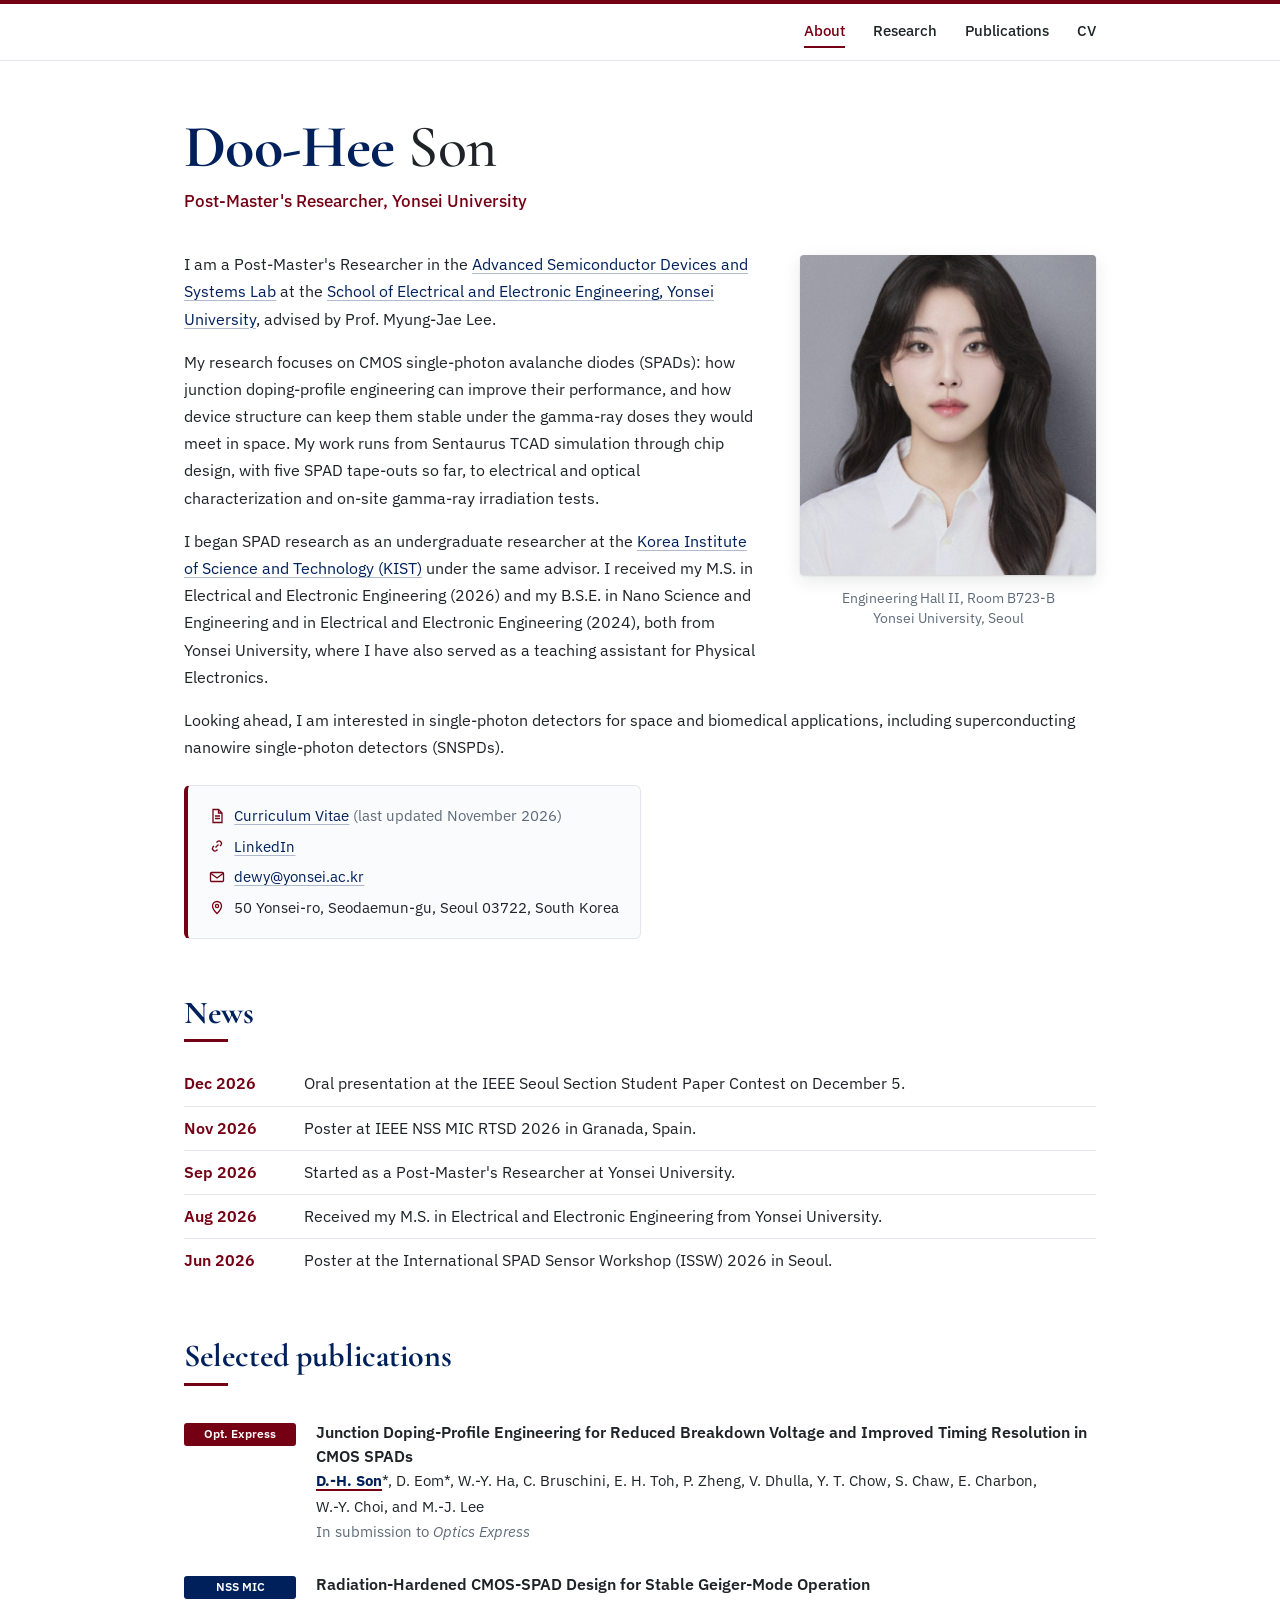
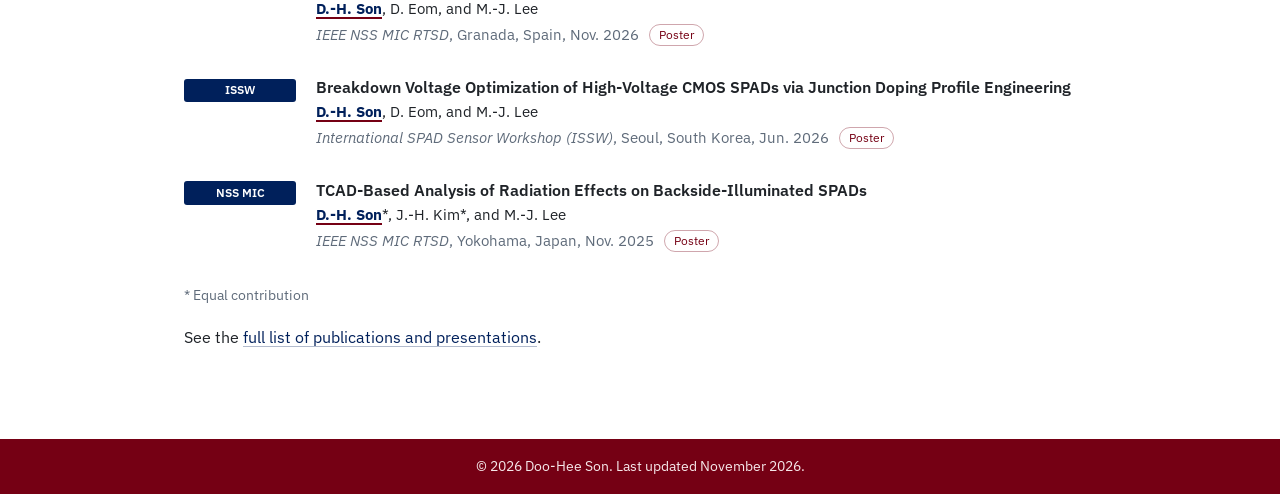
==== commit 4d76e2d3: "Add files via upload" ====
--- a/index.html
+++ b/index.html
@@ -10,7 +10,7 @@
 <link rel="icon" href="data:image/svg+xml,%3Csvg xmlns='http://www.w3.org/2000/svg' viewBox='0 0 16 16'%3E%3Crect x='2' y='2' width='12' height='12' rx='2' fill='%2300205B'/%3E%3Crect x='9' y='9' width='5' height='5' rx='1' fill='%23750014'/%3E%3C/svg%3E">
 <link rel="preconnect" href="https://fonts.googleapis.com">
 <link rel="preconnect" href="https://fonts.gstatic.com" crossorigin>
-<link href="https://fonts.googleapis.com/css2?family=Source+Serif+4:ital,opsz,wght@0,8..60,300..700;1,8..60,400&display=swap" rel="stylesheet">
+<link href="https://fonts.googleapis.com/css2?family=Cormorant+Garamond:wght@500;600;700&family=IBM+Plex+Sans:ital,wght@0,400;0,500;0,600;0,700;1,400&display=swap" rel="stylesheet">
 <link rel="stylesheet" href="style.css">
 </head>
 <body>
@@ -88,7 +88,7 @@
         <abbr class="badge journal" title="Optics Express">Opt. Express</abbr>
         <div>
           <div class="pub-title">Junction Doping-Profile Engineering for Reduced Breakdown Voltage and Improved Timing Resolution in CMOS SPADs</div>
-          <div class="pub-authors"><b>D.-H.&nbsp;Son</b>*, D.&nbsp;Eom*, W.-Y.&nbsp;Ha, C.&nbsp;Bruschini, E.&nbsp;H.&nbsp;Toh, P.&nbsp;Zheng, V.&nbsp;Dhulla, Y.&nbsp;T.&nbsp;Chow, S.&nbsp;Chaw, E.&nbsp;Charbon, W.-Y.&nbsp;Choi, and M.-J.&nbsp;Lee</div>
+          <div class="pub-authors"><b>D.-H.&nbsp;Son</b>*, <span class="nobr">D.&nbsp;Eom*</span>, <span class="nobr">W.-Y.&nbsp;Ha</span>, <span class="nobr">C.&nbsp;Bruschini</span>, <span class="nobr">E.&nbsp;H.&nbsp;Toh</span>, <span class="nobr">P.&nbsp;Zheng</span>, <span class="nobr">V.&nbsp;Dhulla</span>, <span class="nobr">Y.&nbsp;T.&nbsp;Chow</span>, <span class="nobr">S.&nbsp;Chaw</span>, <span class="nobr">E.&nbsp;Charbon</span>, <span class="nobr">W.-Y.&nbsp;Choi</span>, and <span class="nobr">M.-J.&nbsp;Lee</span></div>
           <div class="pub-venue">In submission to <i>Optics Express</i></div>
         </div>
       </li>
@@ -96,7 +96,7 @@
         <abbr class="badge" title="IEEE Nuclear Science Symposium, Medical Imaging Conference and Room Temperature Semiconductor Detector Symposium">NSS MIC</abbr>
         <div>
           <div class="pub-title">Radiation-Hardened CMOS-SPAD Design for Stable Geiger-Mode Operation</div>
-          <div class="pub-authors"><b>D.-H.&nbsp;Son</b>, D.&nbsp;Eom, and M.-J.&nbsp;Lee</div>
+          <div class="pub-authors"><b>D.-H.&nbsp;Son</b>, <span class="nobr">D.&nbsp;Eom</span>, and <span class="nobr">M.-J.&nbsp;Lee</span></div>
           <div class="pub-venue"><i>IEEE NSS MIC RTSD</i>, Granada, Spain, Nov. 2026 <span class="pill">Poster</span></div>
         </div>
       </li>
@@ -104,7 +104,7 @@
         <abbr class="badge" title="International SPAD Sensor Workshop">ISSW</abbr>
         <div>
           <div class="pub-title">Breakdown Voltage Optimization of High-Voltage CMOS SPADs via Junction Doping Profile Engineering</div>
-          <div class="pub-authors"><b>D.-H.&nbsp;Son</b>, D.&nbsp;Eom, and M.-J.&nbsp;Lee</div>
+          <div class="pub-authors"><b>D.-H.&nbsp;Son</b>, <span class="nobr">D.&nbsp;Eom</span>, and <span class="nobr">M.-J.&nbsp;Lee</span></div>
           <div class="pub-venue"><i>International SPAD Sensor Workshop (ISSW)</i>, Seoul, South Korea, Jun. 2026 <span class="pill">Poster</span></div>
         </div>
       </li>
@@ -112,7 +112,7 @@
         <abbr class="badge" title="IEEE Nuclear Science Symposium, Medical Imaging Conference and Room Temperature Semiconductor Detector Symposium">NSS MIC</abbr>
         <div>
           <div class="pub-title">TCAD-Based Analysis of Radiation Effects on Backside-Illuminated SPADs</div>
-          <div class="pub-authors"><b>D.-H.&nbsp;Son</b>*, J.-H.&nbsp;Kim*, and M.-J.&nbsp;Lee</div>
+          <div class="pub-authors"><b>D.-H.&nbsp;Son</b>*, <span class="nobr">J.-H.&nbsp;Kim*</span>, and <span class="nobr">M.-J.&nbsp;Lee</span></div>
           <div class="pub-venue"><i>IEEE NSS MIC RTSD</i>, Yokohama, Japan, Nov. 2025 <span class="pill">Poster</span></div>
         </div>
       </li>
--- a/style.css
+++ b/style.css
@@ -1,18 +1,16 @@
 /* Doo-Hee Son, personal academic site */
 
 :root {
+  --yonsei: #00205B;   /* Yonsei blue, official Pantone 281C */
+  --mit: #750014;      /* MIT red, official web color */
   --text: #1f2328;
   --muted: #5f6b7a;
-  --yonsei: #00205B;   /* Yonsei blue, official Pantone 281C */
-  --mit: #750014;      /* MIT red, official web color */
-  --link: var(--yonsei);
-  --link-hover: var(--mit);
   --rule: #e3e6ea;
   --card: #fafbfc;
   --bg: #ffffff;
-  --photon: #00205B;
   --pixel: #e8ebf3;
-  --serif: "Source Serif 4", Georgia, "Times New Roman", serif;
+  --display: "Cormorant Garamond", Garamond, Georgia, serif;
+  --sans: "IBM Plex Sans", "Helvetica Neue", Arial, sans-serif;
 }
 
 * { box-sizing: border-box; }
@@ -23,22 +21,21 @@
   margin: 0;
   background: var(--bg);
   color: var(--text);
-  font-family: var(--serif);
-  font-optical-sizing: auto;
-  font-size: 1.0625rem;
-  line-height: 1.65;
+  font-family: var(--sans);
+  font-size: 1rem;
+  line-height: 1.7;
 }
 
 a {
-  color: var(--link);
+  color: var(--yonsei);
   text-decoration: underline;
   text-decoration-color: rgba(0, 32, 91, 0.3);
   text-decoration-thickness: 1px;
-  text-underline-offset: 0.18em;
-}
-a:hover { color: var(--link-hover); text-decoration-color: var(--link-hover); }
+  text-underline-offset: 0.2em;
+}
+a:hover { color: var(--mit); text-decoration-color: var(--mit); }
 a:focus-visible, canvas:focus-visible {
-  outline: 2px solid var(--yonsei);
+  outline: 2px solid var(--mit);
   outline-offset: 3px;
   border-radius: 2px;
 }
@@ -46,7 +43,7 @@
 p { margin: 0 0 1rem; }
 
 .container {
-  max-width: 58rem;
+  max-width: 60rem;
   margin: 0 auto;
   padding: 0 1.5rem;
 }
@@ -56,8 +53,8 @@
   position: sticky;
   top: 0;
   z-index: 10;
-  background: rgba(255, 255, 255, 0.96);
-  border-top: 4px solid var(--yonsei);
+  background: rgba(255, 255, 255, 0.97);
+  border-top: 4px solid var(--mit);
   border-bottom: 1px solid var(--rule);
 }
 .site-nav .container {
@@ -67,90 +64,97 @@
   gap: 1rem;
   min-height: 3.5rem;
 }
-.brand {
-  font-size: 1.25rem;
+.brand, .brand:hover {
+  font-family: var(--display);
+  font-size: 1.5rem;
+  line-height: 1;
   color: var(--text);
+  text-decoration: none;
   white-space: nowrap;
 }
-.brand, .brand:hover { color: var(--text); text-decoration: none; }
 .brand b { font-weight: 700; color: var(--yonsei); }
-.brand span { font-weight: 300; }
+.brand span { font-weight: 500; }
 .nav-links {
   display: flex;
   flex-wrap: wrap;
-  gap: 0.25rem 1.5rem;
+  gap: 0.25rem 1.75rem;
   margin: 0 0 0 auto;
   padding: 0;
   list-style: none;
-}
-.nav-links a { color: var(--text); text-decoration: none; }
-.nav-links a { display: inline-block; padding: 0.15rem 0; border-bottom: 2px solid transparent; }
-.nav-links a:hover { color: var(--mit); text-decoration: none; }
-.nav-links a[aria-current="page"] { color: var(--yonsei); font-weight: 600; border-bottom-color: var(--mit); }
-
-main.container { padding-top: 3.25rem; padding-bottom: 4.5rem; }
+  font-weight: 500;
+  font-size: 0.95rem;
+}
+.nav-links a {
+  display: inline-block;
+  padding: 0.15rem 0;
+  color: var(--text);
+  text-decoration: none;
+  border-bottom: 2px solid transparent;
+}
+.nav-links a:hover { color: var(--mit); }
+.nav-links a[aria-current="page"] { color: var(--mit); border-bottom-color: var(--mit); }
+
+main.container { padding-top: 3.5rem; padding-bottom: 4.5rem; }
 
 /* Headings */
 .name {
-  font-size: 2.75rem;
-  line-height: 1.1;
-  margin: 0 0 0.35rem;
-  font-weight: 300;
+  font-family: var(--display);
+  font-size: 3.75rem;
+  font-weight: 500;
+  line-height: 1;
   letter-spacing: -0.01em;
+  margin: 0 0 0.6rem;
 }
 .name b { font-weight: 700; color: var(--yonsei); }
 .tagline {
-  color: var(--muted);
-  font-size: 1.125rem;
-  margin: 0 0 2rem;
+  font-size: 1.05rem;
+  color: var(--mit);
+  font-weight: 500;
+  margin: 0 0 2.25rem;
 }
 .page-title {
-  font-size: 2.5rem;
-  font-weight: 400;
+  font-family: var(--display);
+  font-size: 3.25rem;
+  font-weight: 600;
+  line-height: 1.05;
+  color: var(--yonsei);
+  margin: 0 0 1.75rem;
+}
+h2 {
+  font-family: var(--display);
+  font-size: 2rem;
+  font-weight: 700;
   line-height: 1.15;
-  margin: 0 0 1.5rem;
-  color: var(--yonsei);
-}
-h2 {
-  font-size: 1.5rem;
-  font-weight: 600;
-  line-height: 1.25;
-  color: var(--yonsei);
-  margin: 3.25rem 0 1.1rem;
+  color: var(--yonsei);
+  margin: 3.5rem 0 1.25rem;
 }
 h2::after {
   content: "";
   display: block;
-  width: 2.25rem;
+  width: 2.75rem;
   height: 3px;
-  margin-top: 0.45rem;
+  margin-top: 0.5rem;
   background: var(--mit);
-}
-h3 {
-  font-size: 1.2rem;
-  font-weight: 600;
-  line-height: 1.35;
-  margin: 0 0 0.2rem;
 }
 
 /* About page */
 .profile {
   float: right;
-  width: 15rem;
-  margin: 0.35rem 0 1.5rem 2.5rem;
+  width: 18.5rem;
+  margin: 0.25rem 0 1.5rem 2.75rem;
 }
 .profile img {
   display: block;
   width: 100%;
   aspect-ratio: 3 / 4;
   object-fit: cover;
-  border-radius: 6px;
-  box-shadow: 0 1px 2px rgba(31, 35, 40, 0.12), 0 4px 14px rgba(31, 35, 40, 0.08);
+  border-radius: 4px;
+  box-shadow: 0 1px 2px rgba(31, 35, 40, 0.12), 0 6px 18px rgba(31, 35, 40, 0.1);
   background: var(--pixel);
 }
 .profile figcaption {
-  margin-top: 0.75rem;
-  font-size: 0.9rem;
+  margin-top: 0.8rem;
+  font-size: 0.85rem;
   line-height: 1.5;
   color: var(--muted);
   text-align: center;
@@ -160,11 +164,12 @@
 .contact-card {
   display: inline-block;
   margin: 0.5rem 0 0;
-  padding: 0.9rem 1.25rem;
+  padding: 0.9rem 1.3rem;
   border: 1px solid var(--rule);
-  border-radius: 8px;
+  border-left: 4px solid var(--mit);
+  border-radius: 6px;
   background: var(--card);
-  font-size: 1rem;
+  font-size: 0.95rem;
 }
 .contact-card ul { list-style: none; margin: 0; padding: 0; }
 .contact-card li {
@@ -179,7 +184,7 @@
   height: 1rem;
   position: relative;
   top: 0.15rem;
-  color: var(--yonsei);
+  color: var(--mit);
 }
 .contact-card .sep { color: var(--muted); margin: 0 0.35rem; }
 .contact-card .note { color: var(--muted); }
@@ -192,11 +197,11 @@
   display: grid;
   grid-template-columns: 6.5rem 1fr;
   gap: 1rem;
-  padding: 0.45rem 0;
+  padding: 0.5rem 0;
   border-bottom: 1px solid var(--rule);
 }
 .news li:last-child { border-bottom: 0; }
-.news time { color: var(--muted); font-variant-numeric: tabular-nums; }
+.news time { color: var(--mit); font-weight: 600; font-variant-numeric: tabular-nums; }
 
 /* Publications */
 .pub-list { list-style: none; margin: 0; padding: 0; }
@@ -204,39 +209,47 @@
   display: grid;
   grid-template-columns: 7rem 1fr;
   gap: 1.25rem;
-  padding: 0.8rem 0;
+  padding: 0.85rem 0;
 }
 .badge {
   display: block;
   align-self: start;
   margin-top: 0.2rem;
   padding: 0.2rem 0.4rem;
-  border-radius: 4px;
+  border-radius: 3px;
   background: var(--yonsei);
   color: #fff;
-  font-size: 0.8rem;
+  font-size: 0.75rem;
   font-weight: 600;
-  line-height: 1.35;
+  line-height: 1.4;
   text-align: center;
   text-decoration: none;
 }
 .badge.journal { background: var(--mit); }
-.pub-title { font-weight: 600; line-height: 1.45; }
-.pub-authors { color: var(--text); font-size: 1rem; }
-.pub-authors b { font-weight: 700; color: var(--yonsei); text-decoration: underline; text-decoration-color: var(--mit); text-underline-offset: 0.2em; text-decoration-thickness: 2px; white-space: nowrap; }
-.pub-venue { color: var(--muted); font-size: 1rem; }
+.pub-title { font-weight: 600; line-height: 1.5; }
+.pub-authors { font-size: 0.95rem; }
+.pub-authors b {
+  font-weight: 700;
+  color: var(--yonsei);
+  text-decoration: underline;
+  text-decoration-color: var(--mit);
+  text-decoration-thickness: 2px;
+  text-underline-offset: 0.22em;
+  white-space: nowrap;
+}
+.pub-venue { color: var(--muted); font-size: 0.95rem; }
 .pill {
   display: inline-block;
   margin-left: 0.4rem;
-  padding: 0 0.5rem;
-  border: 1px solid var(--rule);
+  padding: 0 0.55rem;
+  border: 1px solid rgba(117, 0, 20, 0.35);
   border-radius: 999px;
-  font-size: 0.8rem;
-  line-height: 1.6;
-  color: var(--muted);
+  font-size: 0.75rem;
+  line-height: 1.65;
+  color: var(--mit);
   vertical-align: 0.1em;
 }
-.pub-note { color: var(--muted); font-size: 0.95rem; margin-top: 1rem; }
+.pub-note { color: var(--muted); font-size: 0.9rem; margin-top: 1rem; }
 .more-link { margin-top: 0.75rem; }
 
 /* Research page */
@@ -250,51 +263,52 @@
 .array canvas { display: block; width: 15rem; height: 15rem; cursor: pointer; }
 .array figcaption {
   margin-top: 0.6rem;
-  font-size: 0.875rem;
+  font-size: 0.82rem;
   line-height: 1.45;
   color: var(--muted);
 }
-.project { margin-top: 3.5rem; }
+.project { margin-top: 4rem; }
 .project h2 { margin-top: 0; }
+.project .period { color: var(--mit); font-weight: 600; margin: 0 0 0.9rem; }
+.project .credit { color: var(--muted); font-size: 0.95rem; }
 .nobr { white-space: nowrap; }
-.project .period { color: var(--muted); margin: 0 0 0.85rem; }
-.project .credit { color: var(--muted); font-size: 1rem; }
 
 .tapeouts {
   width: 100%;
   border-collapse: collapse;
   margin-top: 1rem;
-  font-size: 1rem;
+  font-size: 0.95rem;
   line-height: 1.45;
 }
 .tapeouts th {
   text-align: left;
   font-weight: 600;
+  color: var(--yonsei);
   padding: 0.45rem 1rem 0.45rem 0;
-  border-bottom: 2px solid var(--yonsei);
+  border-bottom: 2px solid var(--mit);
 }
 .tapeouts td {
-  padding: 0.55rem 1rem 0.55rem 0;
+  padding: 0.6rem 1rem 0.6rem 0;
   border-bottom: 1px solid var(--rule);
   vertical-align: top;
 }
-.tapeouts td:first-child { white-space: nowrap; color: var(--muted); font-variant-numeric: tabular-nums; }
+.tapeouts td:first-child { white-space: nowrap; color: var(--mit); font-weight: 600; font-variant-numeric: tabular-nums; }
 
 /* Footer */
 .site-footer {
-  background: var(--yonsei);
-  border-top: 3px solid var(--mit);
-  color: #dbe3f1;
-  font-size: 0.9rem;
-  padding: 0.9rem 0;
+  background: var(--mit);
+  color: #f6e7ea;
+  font-size: 0.85rem;
+  padding: 1rem 0;
   text-align: center;
 }
 
 @media (max-width: 720px) {
   main.container { padding-top: 2.25rem; }
-  .name { font-size: 2.25rem; }
-  .page-title { font-size: 2rem; }
-  .profile { float: none; width: 12rem; margin: 0 0 1.75rem; }
+  .name { font-size: 2.9rem; }
+  .page-title { font-size: 2.6rem; }
+  h2 { font-size: 1.75rem; }
+  .profile { float: none; width: 15rem; margin: 0 0 1.75rem; }
   .profile figcaption { text-align: left; }
   .contact-card { display: block; }
   .news li { grid-template-columns: 1fr; gap: 0; }
@@ -307,7 +321,3 @@
   .tapeouts tr { display: block; padding: 0.6rem 0; border-bottom: 1px solid var(--rule); }
   .tapeouts td { display: block; border: 0; padding: 0; }
 }
-
-@media (prefers-reduced-motion: reduce) {
-  * { scroll-behavior: auto !important; }
-}
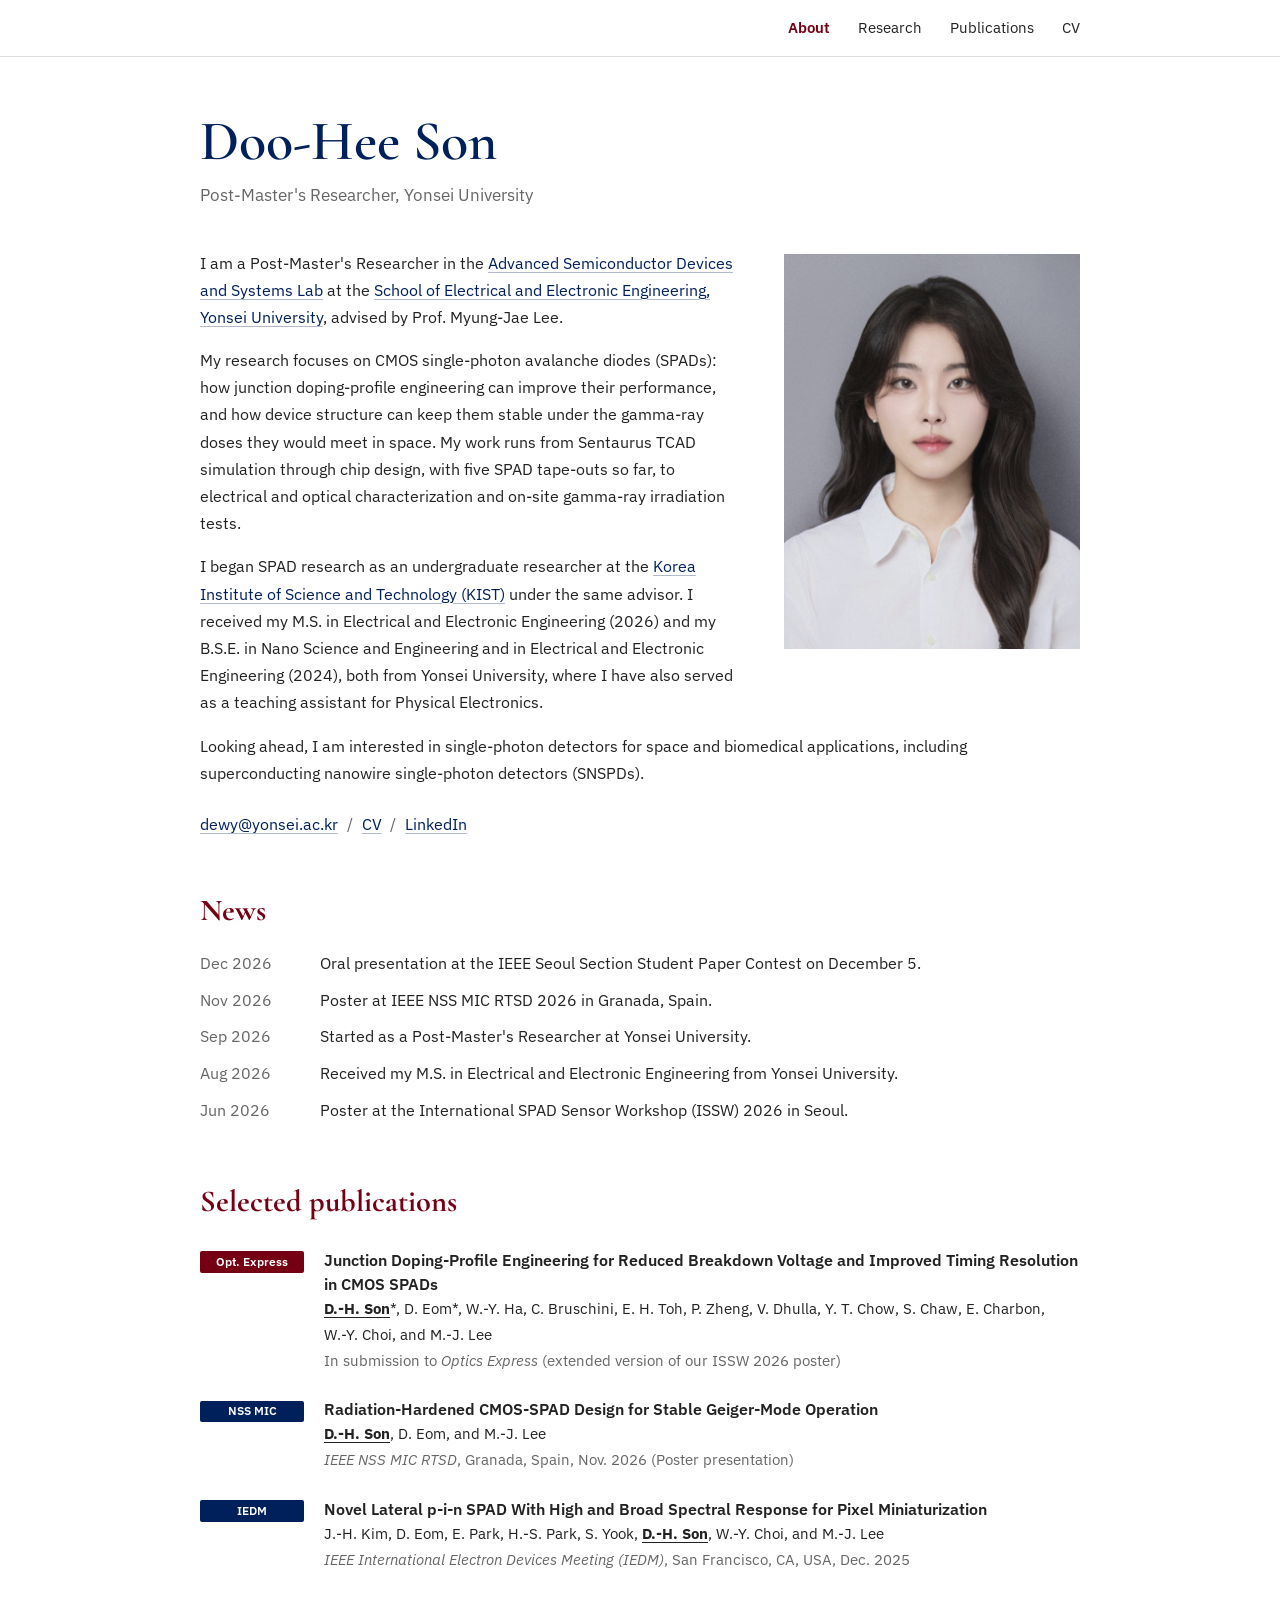
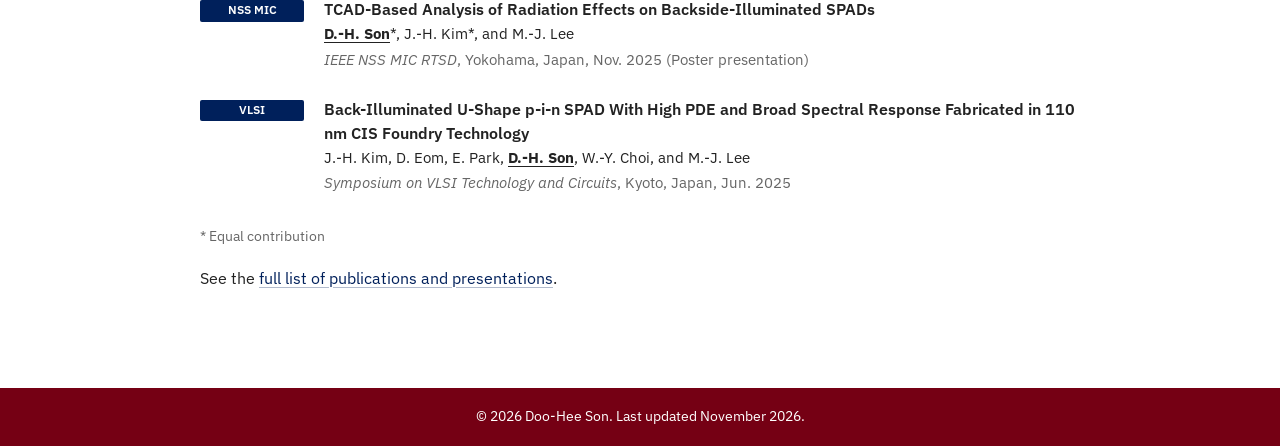
==== commit c648640d: "Add files via upload" ====
--- a/index.html
+++ b/index.html
@@ -27,12 +27,11 @@
 </nav>
 
 <main class="container">
-  <h1 class="name"><b>Doo-Hee</b> Son</h1>
-  <p class="tagline">Post-Master's Researcher, Yonsei University</p>
+  <h1 class="name">Doo-Hee Son</h1>
+  <p class="role">Post-Master's Researcher, Yonsei University</p>
 
   <figure class="profile" id="profile">
     <img src="profile.jpg" alt="Portrait of Doo-Hee Son" width="240" height="320" onerror="document.getElementById('profile').classList.add('missing')">
-    <figcaption>Engineering Hall II, Room&nbsp;B723-B<br>Yonsei University, Seoul</figcaption>
   </figure>
 
   <p>I am a Post-Master's Researcher in the <a href="https://sites.google.com/view/adslab">Advanced Semiconductor Devices and Systems Lab</a> at the <a href="https://ee.yonsei.ac.kr/ee_en/index.do">School of Electrical and Electronic Engineering, Yonsei University</a>, advised by Prof. Myung-Jae Lee.</p>
@@ -43,30 +42,11 @@
 
   <p>Looking ahead, I am interested in single-photon detectors for space and biomedical applications, including superconducting nanowire single-photon detectors (SNSPDs).</p>
 
-  <div class="contact-card">
-    <ul>
-      <li>
-        <svg viewBox="0 0 16 16" fill="none" stroke="currentColor" stroke-width="1.3" aria-hidden="true"><path d="M4 1.5h5.5L13 5v9.5H4z"/><path d="M9.5 1.5V5H13M6 8h5M6 10.5h5"/></svg>
-        <span><a href="CV_DooHee_Son.pdf">Curriculum Vitae</a> <span class="note">(last updated November 2026)</span></span>
-      </li>
-      <li>
-        <svg viewBox="0 0 16 16" fill="none" stroke="currentColor" stroke-width="1.3" aria-hidden="true"><path d="M6.5 9.5l3-3"/><path d="M7.5 4.5l1-1a2.5 2.5 0 0 1 3.5 3.5l-1 1M8.5 11.5l-1 1A2.5 2.5 0 0 1 4 9l1-1"/></svg>
-        <span>
-          <a href="https://www.linkedin.com/in/doohee-son/">LinkedIn</a>
-          <!-- 구글 스칼라를 만들면 아래 줄의 주석 표시를 지우고 주소를 넣어줘 -->
-          <!-- <span class="sep">|</span><a href="https://scholar.google.com/citations?user=YOUR_ID">Google Scholar</a> -->
-        </span>
-      </li>
-      <li>
-        <svg viewBox="0 0 16 16" fill="none" stroke="currentColor" stroke-width="1.3" aria-hidden="true"><rect x="1.5" y="3.5" width="13" height="9" rx="1"/><path d="M2 4.5l6 4.5 6-4.5"/></svg>
-        <span><a href="mailto:dewy@yonsei.ac.kr">dewy@yonsei.ac.kr</a></span>
-      </li>
-      <li>
-        <svg viewBox="0 0 16 16" fill="none" stroke="currentColor" stroke-width="1.3" aria-hidden="true"><path d="M8 14.5s-4.5-4.2-4.5-7.5a4.5 4.5 0 0 1 9 0c0 3.3-4.5 7.5-4.5 7.5z"/><circle cx="8" cy="7" r="1.6"/></svg>
-        <span>50 Yonsei-ro, Seodaemun-gu, Seoul 03722, South Korea</span>
-      </li>
-    </ul>
-  </div>
+  <p class="links">
+    <a href="mailto:dewy@yonsei.ac.kr">dewy@yonsei.ac.kr</a><span class="sep">/</span><a href="CV_DooHee_Son.pdf">CV</a><span class="sep">/</span><a href="https://www.linkedin.com/in/doohee-son/">LinkedIn</a>
+    <!-- 구글 스칼라를 만들면 아래 줄의 주석 표시를 지우고 주소를 넣어줘 -->
+    <!-- <span class="sep">/</span><a href="https://scholar.google.com/citations?user=YOUR_ID">Google Scholar</a> -->
+  </p>
 
   <div class="clear"></div>
 
@@ -89,7 +69,7 @@
         <div>
           <div class="pub-title">Junction Doping-Profile Engineering for Reduced Breakdown Voltage and Improved Timing Resolution in CMOS SPADs</div>
           <div class="pub-authors"><b>D.-H.&nbsp;Son</b>*, <span class="nobr">D.&nbsp;Eom*</span>, <span class="nobr">W.-Y.&nbsp;Ha</span>, <span class="nobr">C.&nbsp;Bruschini</span>, <span class="nobr">E.&nbsp;H.&nbsp;Toh</span>, <span class="nobr">P.&nbsp;Zheng</span>, <span class="nobr">V.&nbsp;Dhulla</span>, <span class="nobr">Y.&nbsp;T.&nbsp;Chow</span>, <span class="nobr">S.&nbsp;Chaw</span>, <span class="nobr">E.&nbsp;Charbon</span>, <span class="nobr">W.-Y.&nbsp;Choi</span>, and <span class="nobr">M.-J.&nbsp;Lee</span></div>
-          <div class="pub-venue">In submission to <i>Optics Express</i></div>
+          <div class="pub-venue">In submission to <i>Optics Express</i> (extended version of our ISSW&nbsp;2026 poster)</div>
         </div>
       </li>
       <li class="pub">
@@ -97,15 +77,15 @@
         <div>
           <div class="pub-title">Radiation-Hardened CMOS-SPAD Design for Stable Geiger-Mode Operation</div>
           <div class="pub-authors"><b>D.-H.&nbsp;Son</b>, <span class="nobr">D.&nbsp;Eom</span>, and <span class="nobr">M.-J.&nbsp;Lee</span></div>
-          <div class="pub-venue"><i>IEEE NSS MIC RTSD</i>, Granada, Spain, Nov. 2026 <span class="pill">Poster</span></div>
+          <div class="pub-venue"><i>IEEE NSS MIC RTSD</i>, Granada, Spain, Nov. 2026 (Poster presentation)</div>
         </div>
       </li>
       <li class="pub">
-        <abbr class="badge" title="International SPAD Sensor Workshop">ISSW</abbr>
+        <abbr class="badge" title="IEEE International Electron Devices Meeting">IEDM</abbr>
         <div>
-          <div class="pub-title">Breakdown Voltage Optimization of High-Voltage CMOS SPADs via Junction Doping Profile Engineering</div>
-          <div class="pub-authors"><b>D.-H.&nbsp;Son</b>, <span class="nobr">D.&nbsp;Eom</span>, and <span class="nobr">M.-J.&nbsp;Lee</span></div>
-          <div class="pub-venue"><i>International SPAD Sensor Workshop (ISSW)</i>, Seoul, South Korea, Jun. 2026 <span class="pill">Poster</span></div>
+          <div class="pub-title">Novel Lateral p-i-n SPAD With High and Broad Spectral Response for Pixel Miniaturization</div>
+          <div class="pub-authors"><span class="nobr">J.-H.&nbsp;Kim</span>, <span class="nobr">D.&nbsp;Eom</span>, <span class="nobr">E.&nbsp;Park</span>, <span class="nobr">H.-S.&nbsp;Park</span>, <span class="nobr">S.&nbsp;Yook</span>, <b>D.-H.&nbsp;Son</b>, <span class="nobr">W.-Y.&nbsp;Choi</span>, and <span class="nobr">M.-J.&nbsp;Lee</span></div>
+          <div class="pub-venue"><i>IEEE International Electron Devices Meeting (IEDM)</i>, San Francisco, CA, USA, Dec. 2025</div>
         </div>
       </li>
       <li class="pub">
@@ -113,7 +93,15 @@
         <div>
           <div class="pub-title">TCAD-Based Analysis of Radiation Effects on Backside-Illuminated SPADs</div>
           <div class="pub-authors"><b>D.-H.&nbsp;Son</b>*, <span class="nobr">J.-H.&nbsp;Kim*</span>, and <span class="nobr">M.-J.&nbsp;Lee</span></div>
-          <div class="pub-venue"><i>IEEE NSS MIC RTSD</i>, Yokohama, Japan, Nov. 2025 <span class="pill">Poster</span></div>
+          <div class="pub-venue"><i>IEEE NSS MIC RTSD</i>, Yokohama, Japan, Nov. 2025 (Poster presentation)</div>
+        </div>
+      </li>
+      <li class="pub">
+        <abbr class="badge" title="Symposium on VLSI Technology and Circuits">VLSI</abbr>
+        <div>
+          <div class="pub-title">Back-Illuminated U-Shape p-i-n SPAD With High PDE and Broad Spectral Response Fabricated in 110 nm CIS Foundry Technology</div>
+          <div class="pub-authors"><span class="nobr">J.-H.&nbsp;Kim</span>, <span class="nobr">D.&nbsp;Eom</span>, <span class="nobr">E.&nbsp;Park</span>, <b>D.-H.&nbsp;Son</b>, <span class="nobr">W.-Y.&nbsp;Choi</span>, and <span class="nobr">M.-J.&nbsp;Lee</span></div>
+          <div class="pub-venue"><i>Symposium on VLSI Technology and Circuits</i>, Kyoto, Japan, Jun. 2025</div>
         </div>
       </li>
     </ul>
--- a/style.css
+++ b/style.css
@@ -3,11 +3,10 @@
 :root {
   --yonsei: #00205B;   /* Yonsei blue, official Pantone 281C */
   --mit: #750014;      /* MIT red, official web color */
-  --text: #1f2328;
-  --muted: #5f6b7a;
-  --rule: #e3e6ea;
-  --card: #fafbfc;
-  --bg: #ffffff;
+  --ink: #222;
+  --gray: #666;
+  --rule: #ddd;
+  --bg: #fff;
   --pixel: #e8ebf3;
   --display: "Cormorant Garamond", Garamond, Georgia, serif;
   --sans: "IBM Plex Sans", "Helvetica Neue", Arial, sans-serif;
@@ -20,7 +19,7 @@
 body {
   margin: 0;
   background: var(--bg);
-  color: var(--text);
+  color: var(--ink);
   font-family: var(--sans);
   font-size: 1rem;
   line-height: 1.7;
@@ -33,28 +32,26 @@
   text-decoration-thickness: 1px;
   text-underline-offset: 0.2em;
 }
-a:hover { color: var(--mit); text-decoration-color: var(--mit); }
+a:hover { color: var(--mit); text-decoration-color: currentColor; }
 a:focus-visible, canvas:focus-visible {
   outline: 2px solid var(--mit);
   outline-offset: 3px;
-  border-radius: 2px;
 }
 
 p { margin: 0 0 1rem; }
 
 .container {
-  max-width: 60rem;
+  max-width: 58rem;
   margin: 0 auto;
   padding: 0 1.5rem;
 }
 
-/* Navigation */
+/* Header */
 .site-nav {
   position: sticky;
   top: 0;
   z-index: 10;
-  background: rgba(255, 255, 255, 0.97);
-  border-top: 4px solid var(--mit);
+  background: var(--bg);
   border-bottom: 1px solid var(--rule);
 }
 .site-nav .container {
@@ -66,14 +63,13 @@
 }
 .brand, .brand:hover {
   font-family: var(--display);
-  font-size: 1.5rem;
+  font-size: 1.45rem;
+  font-weight: 600;
   line-height: 1;
-  color: var(--text);
+  color: var(--yonsei);
   text-decoration: none;
   white-space: nowrap;
 }
-.brand b { font-weight: 700; color: var(--yonsei); }
-.brand span { font-weight: 500; }
 .nav-links {
   display: flex;
   flex-wrap: wrap;
@@ -81,36 +77,27 @@
   margin: 0 0 0 auto;
   padding: 0;
   list-style: none;
-  font-weight: 500;
   font-size: 0.95rem;
 }
-.nav-links a {
-  display: inline-block;
-  padding: 0.15rem 0;
-  color: var(--text);
-  text-decoration: none;
-  border-bottom: 2px solid transparent;
-}
+.nav-links a { color: var(--ink); text-decoration: none; }
 .nav-links a:hover { color: var(--mit); }
-.nav-links a[aria-current="page"] { color: var(--mit); border-bottom-color: var(--mit); }
-
-main.container { padding-top: 3.5rem; padding-bottom: 4.5rem; }
+.nav-links a[aria-current="page"] { color: var(--mit); font-weight: 600; }
+
+main.container { padding-top: 3.5rem; padding-bottom: 5rem; }
 
 /* Headings */
 .name {
   font-family: var(--display);
-  font-size: 3.75rem;
-  font-weight: 500;
+  font-size: 3.5rem;
+  font-weight: 600;
   line-height: 1;
-  letter-spacing: -0.01em;
-  margin: 0 0 0.6rem;
-}
-.name b { font-weight: 700; color: var(--yonsei); }
-.tagline {
+  color: var(--yonsei);
+  margin: 0 0 0.75rem;
+}
+.role {
   font-size: 1.05rem;
-  color: var(--mit);
-  font-weight: 500;
-  margin: 0 0 2.25rem;
+  color: var(--gray);
+  margin: 0 0 2.5rem;
 }
 .page-title {
   font-family: var(--display);
@@ -118,76 +105,35 @@
   font-weight: 600;
   line-height: 1.05;
   color: var(--yonsei);
-  margin: 0 0 1.75rem;
+  margin: 0 0 2rem;
 }
 h2 {
   font-family: var(--display);
-  font-size: 2rem;
+  font-size: 1.9rem;
   font-weight: 700;
   line-height: 1.15;
-  color: var(--yonsei);
-  margin: 3.5rem 0 1.25rem;
-}
-h2::after {
-  content: "";
-  display: block;
-  width: 2.75rem;
-  height: 3px;
-  margin-top: 0.5rem;
-  background: var(--mit);
+  color: var(--mit);
+  margin: 3.5rem 0 1rem;
 }
 
 /* About page */
 .profile {
   float: right;
   width: 18.5rem;
-  margin: 0.25rem 0 1.5rem 2.75rem;
+  margin: 0.3rem 0 1.5rem 3rem;
 }
 .profile img {
   display: block;
   width: 100%;
+  height: auto;
   aspect-ratio: 3 / 4;
   object-fit: cover;
-  border-radius: 4px;
-  box-shadow: 0 1px 2px rgba(31, 35, 40, 0.12), 0 6px 18px rgba(31, 35, 40, 0.1);
   background: var(--pixel);
 }
-.profile figcaption {
-  margin-top: 0.8rem;
-  font-size: 0.85rem;
-  line-height: 1.5;
-  color: var(--muted);
-  text-align: center;
-}
-.profile.missing img { display: none; }
-
-.contact-card {
-  display: inline-block;
-  margin: 0.5rem 0 0;
-  padding: 0.9rem 1.3rem;
-  border: 1px solid var(--rule);
-  border-left: 4px solid var(--mit);
-  border-radius: 6px;
-  background: var(--card);
-  font-size: 0.95rem;
-}
-.contact-card ul { list-style: none; margin: 0; padding: 0; }
-.contact-card li {
-  display: flex;
-  align-items: baseline;
-  gap: 0.6rem;
-  padding: 0.15rem 0;
-}
-.contact-card svg {
-  flex: none;
-  width: 1rem;
-  height: 1rem;
-  position: relative;
-  top: 0.15rem;
-  color: var(--mit);
-}
-.contact-card .sep { color: var(--muted); margin: 0 0.35rem; }
-.contact-card .note { color: var(--muted); }
+.profile.missing { display: none; }
+
+.links { margin: 1.5rem 0 0; }
+.links .sep { color: var(--gray); margin: 0 0.55rem; }
 
 .clear { clear: both; }
 
@@ -197,26 +143,31 @@
   display: grid;
   grid-template-columns: 6.5rem 1fr;
   gap: 1rem;
-  padding: 0.5rem 0;
-  border-bottom: 1px solid var(--rule);
-}
-.news li:last-child { border-bottom: 0; }
-.news time { color: var(--mit); font-weight: 600; font-variant-numeric: tabular-nums; }
+  padding: 0.3rem 0;
+}
+.news time { color: var(--gray); font-variant-numeric: tabular-nums; }
 
 /* Publications */
 .pub-list { list-style: none; margin: 0; padding: 0; }
 .pub {
   display: grid;
-  grid-template-columns: 7rem 1fr;
+  grid-template-columns: 6.5rem 1fr;
   gap: 1.25rem;
-  padding: 0.85rem 0;
+  padding: 0.75rem 0;
+}
+.pub-list.numbered .pub { grid-template-columns: 2.6rem 6.5rem 1fr; gap: 1rem; }
+.pub-num {
+  color: var(--mit);
+  font-weight: 600;
+  font-variant-numeric: tabular-nums;
+  text-align: right;
 }
 .badge {
   display: block;
   align-self: start;
   margin-top: 0.2rem;
-  padding: 0.2rem 0.4rem;
-  border-radius: 3px;
+  padding: 0.15rem 0.35rem;
+  border-radius: 2px;
   background: var(--yonsei);
   color: #fff;
   font-size: 0.75rem;
@@ -230,89 +181,72 @@
 .pub-authors { font-size: 0.95rem; }
 .pub-authors b {
   font-weight: 700;
-  color: var(--yonsei);
   text-decoration: underline;
-  text-decoration-color: var(--mit);
-  text-decoration-thickness: 2px;
-  text-underline-offset: 0.22em;
+  text-decoration-thickness: 1px;
+  text-underline-offset: 0.2em;
   white-space: nowrap;
 }
-.pub-venue { color: var(--muted); font-size: 0.95rem; }
-.pill {
-  display: inline-block;
-  margin-left: 0.4rem;
-  padding: 0 0.55rem;
-  border: 1px solid rgba(117, 0, 20, 0.35);
-  border-radius: 999px;
-  font-size: 0.75rem;
-  line-height: 1.65;
-  color: var(--mit);
-  vertical-align: 0.1em;
-}
-.pub-note { color: var(--muted); font-size: 0.9rem; margin-top: 1rem; }
+.pub-venue { color: var(--gray); font-size: 0.95rem; }
+.pub-note { color: var(--gray); font-size: 0.9rem; margin-top: 1rem; }
 .more-link { margin-top: 0.75rem; }
 
 /* Research page */
 .research-intro {
   display: grid;
   grid-template-columns: 1fr auto;
-  gap: 2.5rem;
+  gap: 3rem;
   align-items: start;
 }
-.array { margin: 0; width: 15rem; }
+.array { margin: 0.4rem 0 0; width: 15rem; }
 .array canvas { display: block; width: 15rem; height: 15rem; cursor: pointer; }
-.array figcaption {
-  margin-top: 0.6rem;
-  font-size: 0.82rem;
-  line-height: 1.45;
-  color: var(--muted);
-}
 .project { margin-top: 4rem; }
 .project h2 { margin-top: 0; }
-.project .period { color: var(--mit); font-weight: 600; margin: 0 0 0.9rem; }
-.project .credit { color: var(--muted); font-size: 0.95rem; }
+.project .period { color: var(--gray); margin: 0 0 1rem; }
+.project .credit { color: var(--gray); font-size: 0.95rem; }
 .nobr { white-space: nowrap; }
 
 .tapeouts {
   width: 100%;
   border-collapse: collapse;
-  margin-top: 1rem;
+  margin-top: 1.25rem;
   font-size: 0.95rem;
   line-height: 1.45;
 }
 .tapeouts th {
   text-align: left;
   font-weight: 600;
-  color: var(--yonsei);
-  padding: 0.45rem 1rem 0.45rem 0;
-  border-bottom: 2px solid var(--mit);
+  padding: 0.4rem 1rem 0.4rem 0;
+  border-bottom: 1px solid var(--ink);
 }
 .tapeouts td {
   padding: 0.6rem 1rem 0.6rem 0;
   border-bottom: 1px solid var(--rule);
   vertical-align: top;
 }
-.tapeouts td:first-child { white-space: nowrap; color: var(--mit); font-weight: 600; font-variant-numeric: tabular-nums; }
+.tapeouts td:first-child { white-space: nowrap; font-variant-numeric: tabular-nums; }
 
 /* Footer */
 .site-footer {
   background: var(--mit);
-  color: #f6e7ea;
+  color: #fff;
   font-size: 0.85rem;
-  padding: 1rem 0;
+  padding: 1.1rem 0;
   text-align: center;
 }
 
 @media (max-width: 720px) {
+  .site-nav .container { flex-direction: column; align-items: flex-start; gap: 0.3rem; padding-top: 0.7rem; padding-bottom: 0.7rem; }
+  .nav-links { margin: 0; gap: 0.25rem 1.25rem; }
   main.container { padding-top: 2.25rem; }
   .name { font-size: 2.9rem; }
   .page-title { font-size: 2.6rem; }
-  h2 { font-size: 1.75rem; }
+  h2 { font-size: 1.7rem; }
   .profile { float: none; width: 15rem; margin: 0 0 1.75rem; }
-  .profile figcaption { text-align: left; }
-  .contact-card { display: block; }
   .news li { grid-template-columns: 1fr; gap: 0; }
   .pub { grid-template-columns: 1fr; gap: 0.35rem; }
+  .pub-list.numbered .pub { grid-template-columns: auto 1fr; column-gap: 0.6rem; row-gap: 0.35rem; }
+  .pub-list.numbered .pub > div { grid-column: 1 / -1; }
+  .pub-num { text-align: left; }
   .badge { justify-self: start; }
   .research-intro { grid-template-columns: 1fr; gap: 1.5rem; }
   .array, .array canvas { width: 12.5rem; }
